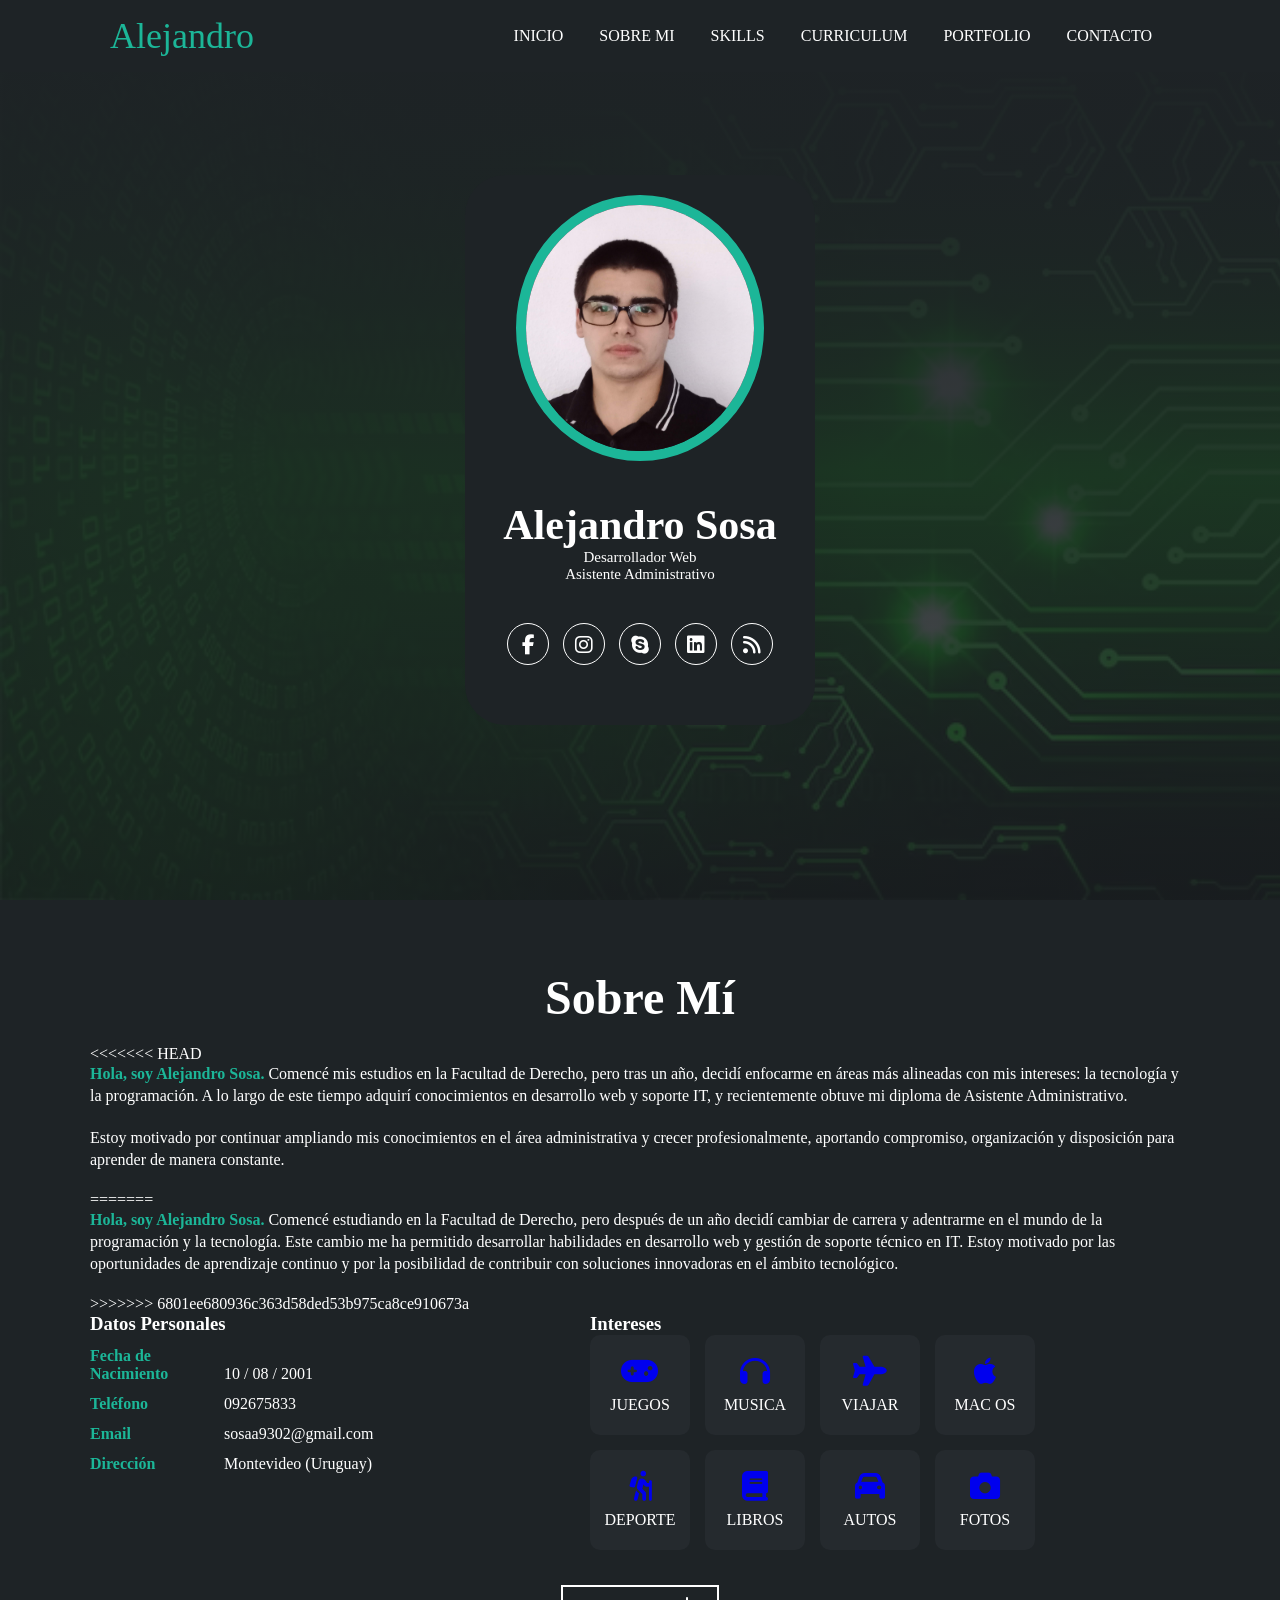
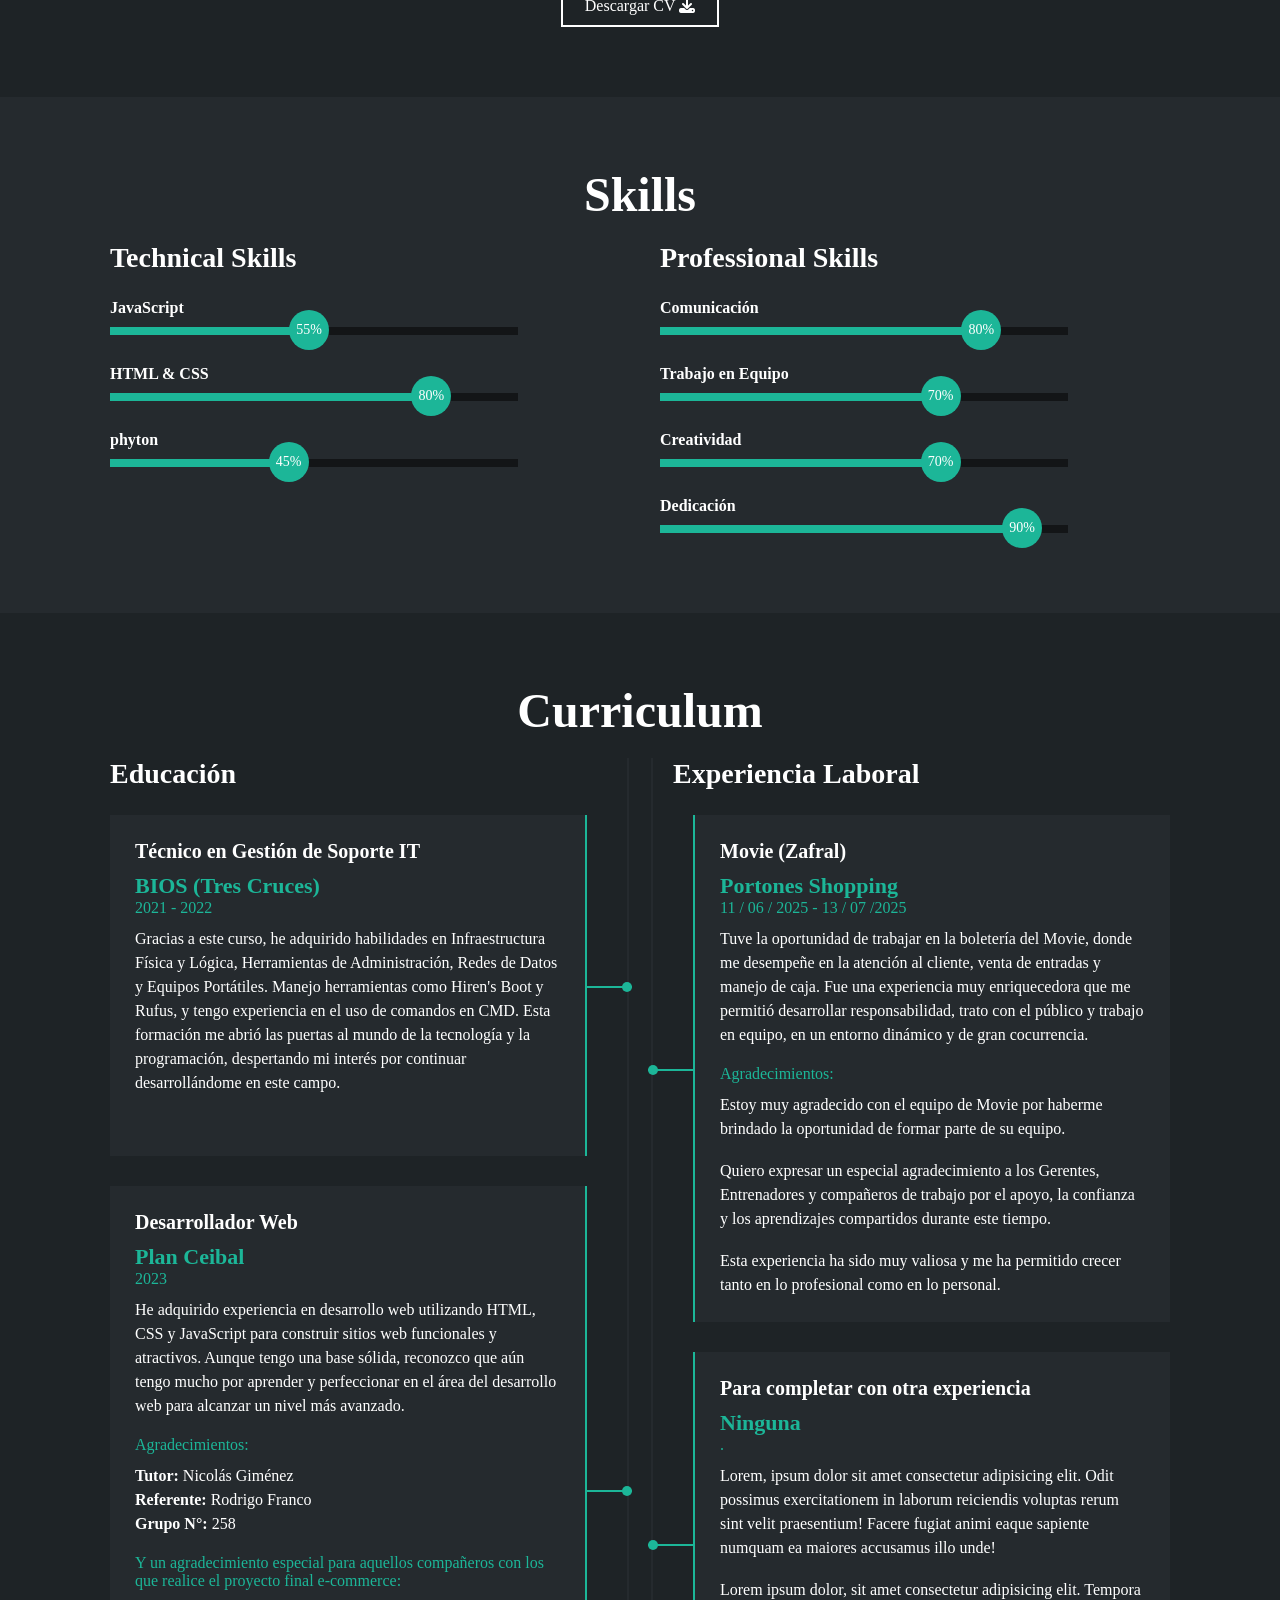
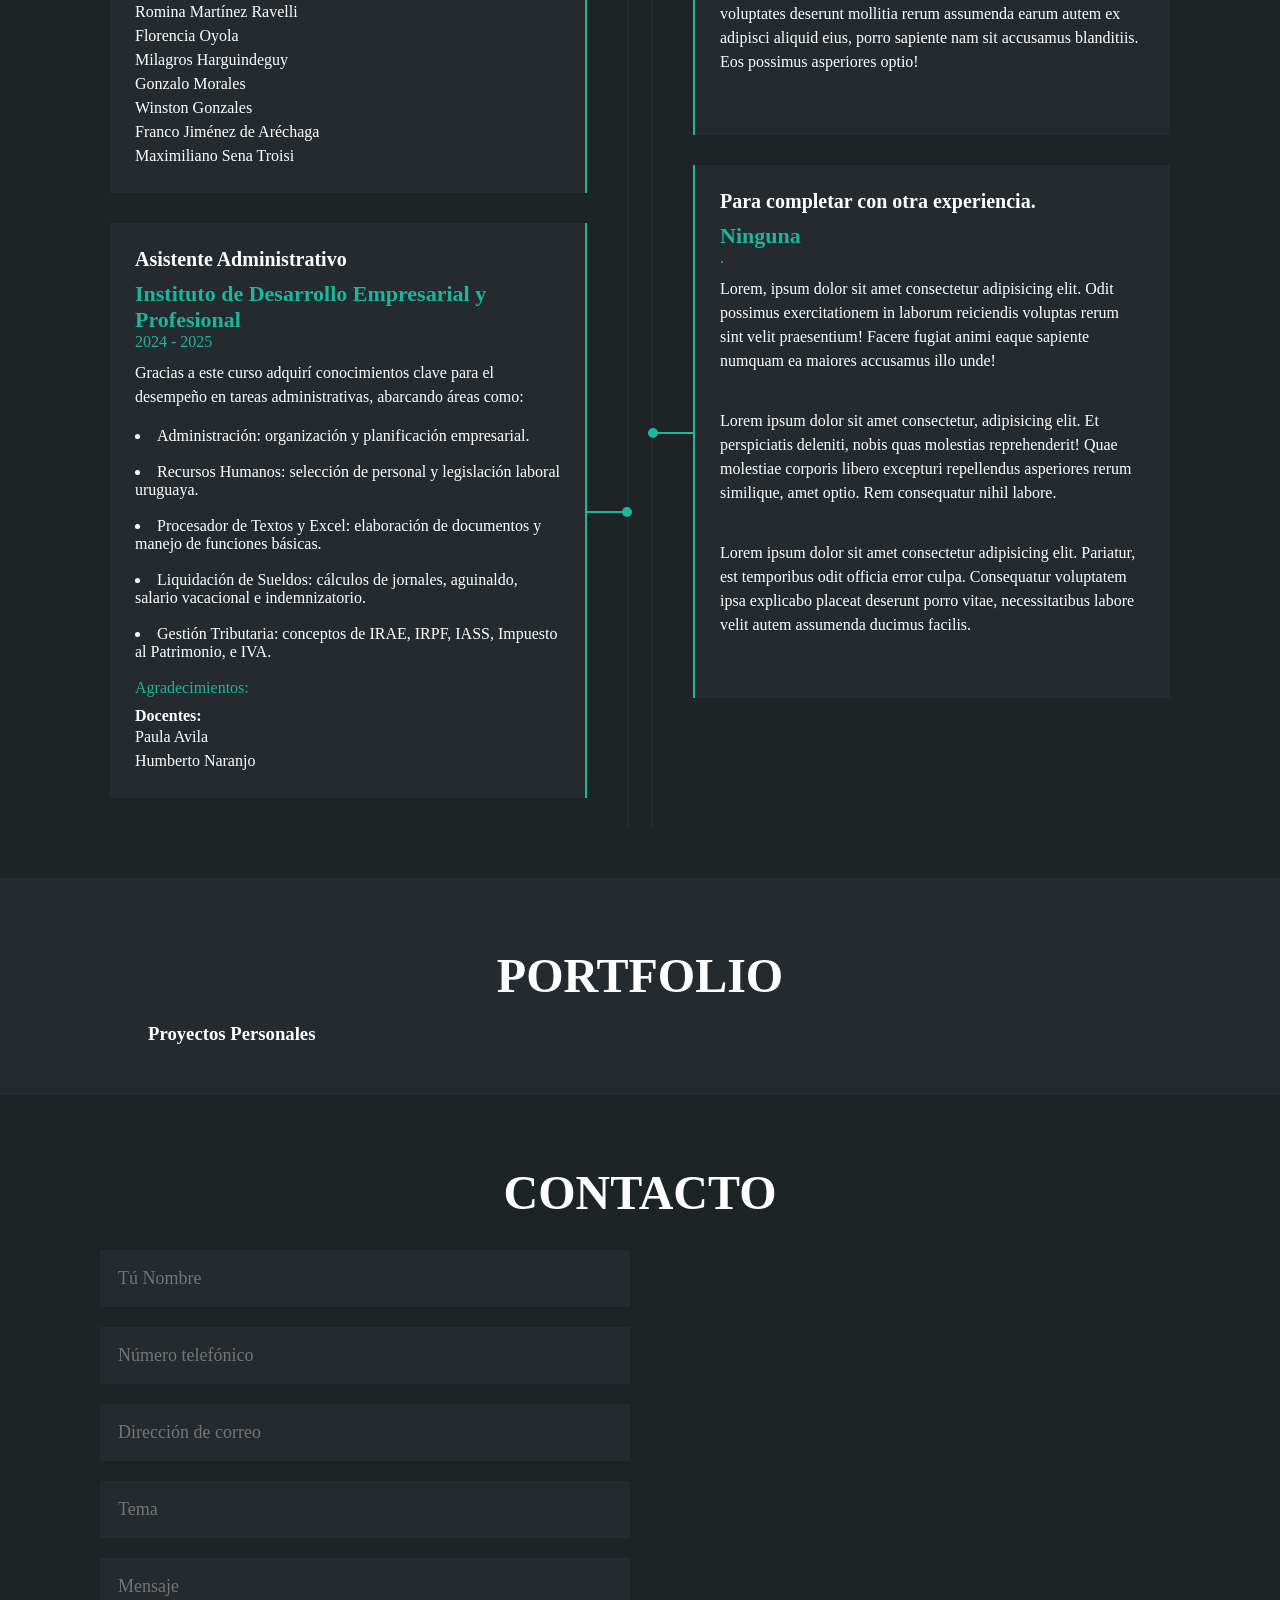
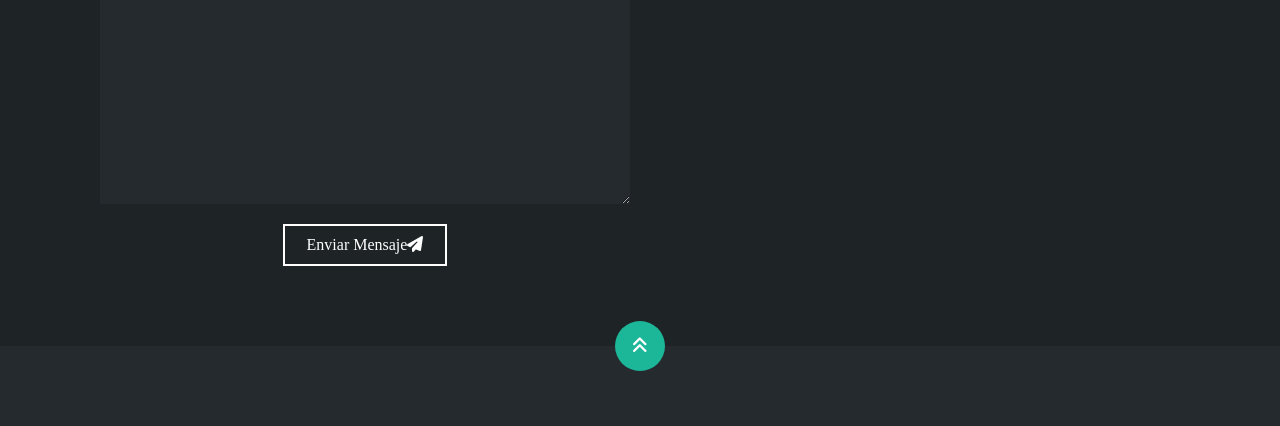
==== index.html @ d6ef3efc "commit" ====
<!DOCTYPE html>
<html lang="es">
<head>
    <meta charset="UTF-8">
    <meta http-equiv="X-UA-Compatible" content="IE=edge">
    <meta name="viewport" content="width=device-width, initial-scale=1.0">
    <link rel="stylesheet" href="https://cdnjs.cloudflare.com/ajax/libs/font-awesome/6.6.0/css/all.min.css" integrity="sha512-Kc323vGBEqzTmouAECnVceyQqyqdsSiqLQISBL29aUW4U/M7pSPA/gEUZQqv1cwx4OnYxTxve5UMg5GT6L4JJg==" crossorigin="anonymous" referrerpolicy="no-referrer" />
    <script src="https://cdn.jsdelivr.net/npm/bootstrap@5.3.8/dist/js/bootstrap.bundle.min.js" integrity="sha384-FKyoEForCGlyvwx9Hj09JcYn3nv7wiPVlz7YYwJrWVcXK/BmnVDxM+D2scQbITxI" crossorigin="anonymous"></script>
    <script src="script.js"></script>
    
    <title>Portfolio</title>
    <link rel="stylesheet" href="style.css">
</head>
<body>

    <!-- MENU ENCABEZADO -->
    <div class="contenedor-header">
        <header>
            <div class="logo">
                <a href="#">Alejandro</a>
            </div>
            <nav id="nav">
                <ul>
                    <li><a href="#inicio" onclick="seleccionar()">INICIO</a></li>
                    <li><a href="#sobremi"onclick="seleccionar()">SOBRE MI</a></li>
                    <li><a href="#skills"onclick="seleccionar()">SKILLS</a></li>
                    <li><a href="#curriculum"onclick="seleccionar()">CURRICULUM</a></li>
                    <li><a href="#portfolio"onclick="seleccionar()">PORTFOLIO</a></li>
                    <li><a href="#contacto"onclick="seleccionar()">CONTACTO</a></li>
                </ul>
            </nav>
            <div class="nav-responsive" onclick="mostrarOcultarMenu()">
                <i class="fa-solid fa-bars"></i>
            </div>
        </header>
     </div>
    
    <!-- SECCION INICIO -->
     <section id="inicio" class="inicio">
        <div class="contenido-banner">
            <div class="contenedor-img">
                <img src="img/img1.jpg" alt="">
            </div>
            <h1>Alejandro Sosa</h1>
            <h2>Desarrollador Web</h2>
            <h2>Asistente Administrativo</h2>
            <div class="redes">
                <a href="https://es-la.facebook.com/"><i class="fa-brands fa-facebook-f"></i></a>
                <a href="https://www.instagram.com/"><i class="fa-brands fa-instagram"></i></i></a>
                <a href="https://www.skype.com/es/features/skype-web/"><i class="fa-brands fa-skype"></i></a>
                <a href="https://uy.linkedin.com/"><i class="fa-brands fa-linkedin"></i></a>
                <a href="https://tienda.antel.com.uy/categoria/internet/hogar/planos"><i class="fa-solid fa-rss"></i></a>
            </div>
        </div>
     </section>

    <!-- SECCION SOBRE MI -->
     <section id="sobremi" class="sobremi">
        <div class="contenido-seccion">
            <h2>Sobre Mí</h2>
<<<<<<< HEAD
            <p><span>Hola, soy Alejandro Sosa.</span> Comencé mis estudios en la Facultad de Derecho, pero tras un año, decidí enfocarme en áreas más alineadas con mis intereses: la tecnología y la programación. A lo largo de este tiempo adquirí conocimientos en desarrollo web y soporte IT, y recientemente obtuve mi diploma de Asistente Administrativo.</p>
            <p>Estoy motivado por continuar ampliando mis conocimientos en el área administrativa y crecer profesionalmente, aportando compromiso, organización y disposición para aprender de manera constante.</p>
=======
            <p><span>Hola, soy Alejandro Sosa.</span> Comencé estudiando en la Facultad de Derecho, pero después de un año decidí cambiar de carrera y adentrarme en el mundo de la programación y la tecnología. Este cambio me ha permitido desarrollar habilidades en desarrollo web y gestión de soporte técnico en IT. Estoy motivado por las oportunidades de aprendizaje continuo y por la posibilidad de contribuir con soluciones innovadoras en el ámbito tecnológico. </p>
>>>>>>> 6801ee680936c363d58ded53b975ca8ce910673a

            <div class="fila">
                <!-- Datos Personales-->
                 <div class="col">
                    <h3>Datos Personales</h3>
                    <ul>
                        <li>
                            <strong>Fecha de Nacimiento</strong>
                            10 / 08 / 2001
                        </li>
                        <li>
                            <strong>Teléfono</strong>
                            092675833
                        </li>
                        <li>
                            <strong>Email</strong>
                            sosaa9302@gmail.com
                        </li>
                        <li>
                            <strong>Dirección</strong>
                            Montevideo (Uruguay)
                        </li>
                    </ul>

                 </div>

                 <!-- Intereses -->
                  <div class="col">
                        <h3>Intereses</h3>
                        <div class="contenedor-intereses">
                            <div class="intereses">
                                <a href="https://store.steampowered.com/?l=spanish"><i class="fa-solid fa-gamepad"></i></a>
                                <span>JUEGOS</span>
                            </div>
                            <div class="intereses">
                                <a href="https://open.spotify.com/"><i class="fa-solid fa-headphones"></i></a>
                                <span>MUSICA</span>
                            </div>
                            <div class="intereses">
                                <a href="https://aeropuertodecarrasco.com.uy/"><i class="fa-solid fa-plane"></i></a>
                                <span>VIAJAR</span>
                            </div>
                            <div class="intereses">
                                <a href="https://support.apple.com/es-la/mac/repair"><i class="fa-brands fa-apple"></i></a>
                                <span>MAC OS</span>
                            </div>
                            <div class="intereses">
                                <a href="https://instafit.com/"><i class="fa-solid fa-person-hiking"></i></a>
                                <span>DEPORTE</span>
                            </div>
                            <div class="intereses">
                                <a href="https://openlibra.com/es/"><i class="fa-solid fa-book"></i></a>
                                <span>LIBROS</span>
                            </div>
                            <div class="intereses">
                                <a href="https://chevroletmontevideo.com.uy" ><i class="fa-solid fa-car"></i></a>
                              <span>AUTOS</span>
                          </div>
                          <div class="intereses">
                             <a href="https://webcamtoy.com/es/"><i class="fa-solid fa-camera"></i></a>
                             <span>FOTOS</span>
                          </div>
                     </div>

                  </div>
            </div>

            <a href="C.V/Curriculum Vitae.pdf" download="Curriculum Vitae.pdf" class="no-underline">

            <button>
                Descargar CV <i class="fa-solid fa-download"></i>
                <span class="overlay"></span>
            </button>
            
            </a>
            
        </div>

     </section>

    <!-- SECCION SKILLS -->
     <section class="skills" id="skills">
        <div class="contenido-seccion">
            <h2>Skills</h2>
            <div class="fila">
                <!-- Technical Skill -->
                 <div class="col">
                    <h3>Technical Skills</h3>
                    <div class="skill">
                        <span>JavaScript</span>
                        <div class="barra-skill">
                            <div class="progreso javascript">
                                <span>55%</span>
                            </div>
                        </div>
                    </div>
                    <div class="skill">
                        <span>HTML & CSS</span>
                        <div class="barra-skill">
                            <div class="progreso html">
                                <span>80%</span>
                            </div>
                        </div>
                    </div>
                    <div class="skill">
                        <span>phyton</span>
                        <div class="barra-skill">
                            <div class="progreso phyton">
                                <span>45%</span>
                            </div>
                        </div>
                    </div>
                 </div>
                 <!-- Professional Skills -->
                 <div class="col">
                    <h3>Professional Skills</h3>
                    <div class="skill">
                        <span>Comunicación</span>
                        <div class="barra-skill">
                            <div class="progreso comunicacion">
                                <span>80%</span>
                            </div>
                        </div>
                    </div>
                    <div class="skill">
                        <span>Trabajo en Equipo</span>
                        <div class="barra-skill">
                            <div class="progreso trabajo">
                                <span>70%</span>
                            </div>
                        </div>
                    </div>
                    <div class="skill">
                        <span>Creatividad</span>
                        <div class="barra-skill">
                            <div class="progreso creatividad">
                                <span>70%</span>
                            </div>
                        </div>
                    </div>
                    <div class="skill">
                        <span>Dedicación</span>
                        <div class="barra-skill">
                            <div class="progreso dedicacion">
                                <span>90%</span>
                            </div>
                        </div>
                    </div>
                 </div>
            </div>
        </div>
     </section>

    <!-- SECCION CURRICULUM -->
     <section id="curriculum" class="curriculum">
        <div class="contenido-seccion">
            <h2>Curriculum</h2>
            <div class="fila">
                <div class="col izquierda">
                    <h3>Educación</h3>
                    <div class="item izq">
                        <h4>Técnico en Gestión de Soporte IT</h4>
                        <span class="casa">BIOS (Tres Cruces)</span>
                        <span class="fecha">2021 - 2022</span>
                        <p>Gracias a este curso, he adquirido habilidades en Infraestructura Física y Lógica, Herramientas de Administración, Redes de Datos y Equipos Portátiles. Manejo herramientas como Hiren's Boot y Rufus, y tengo experiencia en el uso de comandos en CMD. Esta formación me abrió las puertas al mundo de la tecnología y la programación, despertando mi interés por continuar desarrollándome en este campo.</p><br><br>
                        <div class="conectori">
                            <div class="circuloi"></div>
                        </div>
            
                    </div>
                    
                    <div class="item izq">
                        <h4>Desarrollador Web</h4>
                        <span class="casa">Plan Ceibal</span>
                        <span class="fecha">2023</span>
                        <p>He adquirido experiencia en desarrollo web utilizando HTML, CSS y JavaScript para construir sitios web funcionales y atractivos. Aunque tengo una base sólida, reconozco que aún tengo mucho por aprender y perfeccionar en el área del desarrollo web para alcanzar un nivel más avanzado.</p><br>
                        
                        <span class="agradecimiento">Agradecimientos:</span>

                        <p><strong>Tutor:</strong> Nicolás Giménez</p>
                        <p><strong>Referente:</strong> Rodrigo Franco</p>
                        <p><strong>Grupo N°:</strong> 258</p>

                        <br>

                        <span class="agradecimiento">Y un agradecimiento especial para aquellos compañeros con los que realice el proyecto final e-commerce:</span>
                        <p>Romina Martínez Ravelli</p>
                        <p>Florencia Oyola</p>
                        <p>Milagros Harguindeguy</p>
                        <p>Gonzalo Morales</p>
                        <p>Winston Gonzales</p>
                        <p>Franco Jiménez de Aréchaga</p>
                        <p>Maximiliano Sena Troisi</p>


                       <div class="conectori">
                            <div class="circuloi"></div>
                        </div>
            
                    </div>
            
                    <div class="item izq">
                        <h4>Asistente Administrativo</h4>
                        <span class="casa">Instituto de Desarrollo Empresarial y Profesional</span>
                        <span class="fecha">2024 - 2025</span>
                        <p>
                            Gracias a este curso adquirí conocimientos clave para el desempeño en tareas administrativas, abarcando áreas como:
                       </p><br> 
                        
                        <p><li type="disc">Administración: organización y planificación empresarial.</li></p><br>  

                        <p><li type="disc">Recursos Humanos: selección de personal y legislación laboral uruguaya.</li></p><br> 

                        <p><li type="disc">Procesador de Textos y Excel: elaboración de documentos y manejo de funciones básicas.</li></p><br>    

                        <p><li type="disc">Liquidación de Sueldos: cálculos de jornales, aguinaldo, salario vacacional e indemnizatorio.</li></p><br>    

                        <p><li type="disc">Gestión Tributaria: conceptos de IRAE, IRPF, IASS, Impuesto al Patrimonio, e IVA.</li></p><br>
                        
                        <span class="agradecimiento">Agradecimientos:</span>

                            <strong>Docentes:</strong> 
                            <p>Paula Avila</p>
                            <p>Humberto Naranjo</p>
                       
                        <div class="conectori">
                            <div class="circuloi"></div>
                        </div>
            
                    </div>
                
                </div>
                       
                <div class="col derecha">
                    <h3>Experiencia Laboral</h3>
                    <div class="item der">
                        <h4>Movie (Zafral)</h4>
                        <span class="casa">Portones Shopping</span>
                        <span class="fecha">11 / 06 / 2025 - 13 / 07 /2025</span>
                        <p>Tuve la oportunidad de trabajar en la boletería del Movie, donde me desempeñe en la atención al cliente, venta de entradas y manejo de caja. Fue una experiencia muy enriquecedora que me permitió desarrollar responsabilidad, trato con el público y trabajo en equipo, en un entorno dinámico y de gran cocurrencia.</p><br>
                        
                        <span class="agradecimiento">Agradecimientos:</span>

                       <p>Estoy muy agradecido con el equipo de Movie por haberme brindado la oportunidad de formar parte de su equipo.</p>
                       <br>
                       <p>Quiero expresar un especial agradecimiento a los Gerentes, Entrenadores y compañeros de trabajo por el apoyo, la confianza y los aprendizajes compartidos durante este tiempo.</p>
                       <br>
                       <p>Esta experiencia ha sido muy valiosa y me ha permitido crecer tanto en lo profesional como en lo personal.</p>
                    
                        <div class="conectord">
                            <div class="circulod"></div>
                        </div>
            
                    </div>
                    
                    <div class="item der">
                        <h4>Para completar con otra experiencia</h4>
                        <span class="casa">Ninguna</span>
                        <span class="fecha">.</span>
                        <p>Lorem, ipsum dolor sit amet consectetur adipisicing elit. Odit possimus exercitationem in laborum reiciendis voluptas rerum sint velit praesentium! Facere fugiat animi eaque sapiente numquam ea maiores accusamus illo unde!</p><br>
                        <p>Lorem ipsum dolor, sit amet consectetur adipisicing elit. Tempora voluptates deserunt mollitia rerum assumenda earum autem ex adipisci aliquid eius, porro sapiente nam sit accusamus blanditiis. Eos possimus asperiores optio!</p><br><br>
                        <div class="conectord">
                            <div class="circulod"></div>
                        </div>
            
                    </div>
            
                    <div class="item der">
                        <h4>Para completar con otra experiencia.</h4>
                        <span class="casa">Ninguna</span>
                        <span class="fecha">.</span>
                        <p>Lorem, ipsum dolor sit amet consectetur adipisicing elit. Odit possimus exercitationem in laborum reiciendis voluptas rerum sint velit praesentium! Facere fugiat animi eaque sapiente numquam ea maiores accusamus illo unde!</p><br><br>
                        <p>Lorem ipsum dolor sit amet consectetur, adipisicing elit. Et perspiciatis deleniti, nobis quas molestias reprehenderit! Quae molestiae corporis libero excepturi repellendus asperiores rerum similique, amet optio. Rem consequatur nihil labore.</p><br><br>
                        <p>Lorem ipsum dolor sit amet consectetur adipisicing elit. Pariatur, est temporibus odit officia error culpa. Consequatur voluptatem ipsa explicabo placeat deserunt porro vitae, necessitatibus labore velit autem assumenda ducimus facilis.</p><br><br>
                        <div class="conectord">
                            <div class="circulod"></div>
                        </div>
            
                    </div>
                
                  </div>
            </div>
        </div>
     </section>

         <!-- SECCION PORTFOLIO -->
    <section id="portfolio" class="portfolio">
        <div class="contenido-seccion">
            <h2>PORTFOLIO</h2>
            <div class="galeria">
                <h3>Proyectos Personales</h3>
                <div class="proyecto">
                    <img src="" alt="">
                    <div class="overlay">
                        <h3>Diseño Creativo</h3>
                        <p></p>
                    </div>
                </div>
                <div class="proyecto">
                    <img src="" alt="">
                    <div class="overlay">
                        <h3>Diseño Creativo</h3>
                        <p>Fotografía</p>
                    </div>
                </div>
                <div class="proyecto">
                    <img src="" alt="">
                    <div class="overlay">
                        <h3>Diseño Creativo</h3>
                        <p>Fotografía</p>
                    </div>
                </div>
                <div class="proyecto">
                    <img src="" alt="">
                    <div class="overlay">
                        <h3>Diseño Creativo</h3>
                        <p>Fotografía</p>
                    </div>
                </div>
                <div class="proyecto">
                    <img src="" alt="">
                    <div class="overlay">
                        <h3>Diseño Creativo</h3>
                        <p>Fotografía</p>
                    </div>
                </div>
                <div class="proyecto">
                    <img src="" alt="">
                    <div class="overlay">
                        <h3>Diseño Creativo</h3>
                        <p>Fotografía</p>
                    </div>
                </div>
            </div>
        </div>
    </section>

    <!-- SECCION CONTACTO -->
    <section id="contacto" class="contacto">
        <div class="contenido-seccion">
            <h2>CONTACTO</h2>
            <div class="fila">
                <!-- Formulario -->
                <div class="col" id="alerta">
                    <form id="form-contacto" action="https://formsubmit.co/sosaa9302@gmail.com" method="post">
                        
                        <input type="text" name="Nombre" placeholder="Tú Nombre" required>
                        <input type="text" name="Telefono" placeholder="Número telefónico">
                        <input type="text" name="Email"  placeholder="Dirección de correo" required>
                        <input type="text" name="Tema" placeholder="Tema">
                        <textarea name="Mensaje" cols="30" rows="10" placeholder="Mensaje" required></textarea>
                        
                        <input type="hidden" name="_captcha" value="false">
                        <input type="hidden" name="_next" value="http://127.0.0.1:5502/index.html">
                        

                        <button type="submit" id="btnEnviar">
                            Enviar Mensaje<i class="fa-solid fa-paper-plane"></i>
                            <span class="overlay"></span>
                        </button>                 

                    </form>
                    <div id="liveAlertPlaceholder"></div>
                   </div>

             </div>
      </div>

    </section>

    <!-- footer -->
    <footer>
        <a href="#inicio" class="arriba">
            <i class="fa-solid fa-angles-up"></i>
        </a>
   </footer>  

    
</body>
</html>
---- style.css ----
/*Aplique el tipo de letra*/
@import url('https://fonts.googleapis.com/css2? family= Righteous & family= Work+Sans:ital,wght@0,100;0,300;0,400;0,600;0,800;1,200 & display=swap' );

*{
    box-sizing: border-box;
    font-family: 'Work Sans';
    margin: 0;
    padding: 0;
}
html{
    /*me permite deslizar cuando clic en los link del menu */
    scroll-behavior: smooth;
}
/* MENU */
.contenedor-header{
    background: #1e2326;
    position: fixed;
    width: 100%;
    top: 0;
    left: 0;
    z-index: 99;
}
.contenedor-header header{
    max-width: 1100px;
    margin: auto;
    display: flex;
    justify-content: space-between;
    align-items: center;
    padding: 15px 20px;
}
.contenedor-header header .logo a{
    font-family: 'Righteous';
    font-size: 36px;
    color: #1cb698;
    text-decoration: none;
}
.contenedor-header header ul{
    display: flex;
    list-style: none;
}
.contenedor-header header nav ul li a{
    text-align: none;
    color: #fff;
    margin: 0 15px;
    padding: 3px;
    transition: .5s;
    text-decoration: none;
}
.contenedor-header header nav ul li a:hover{
    color: #1cb698;
}
.nav-responsive{
    background-color: #1cb698;
    color: #ffffff;
    padding: 5px 10px;
    border-radius: 5px;
    cursor: pointer;
    display: none;
}
/* SECCION INICIO */
.inicio{
    background: linear-gradient(to top, rgba(30,35,38,.8),rgba(30,35,38,1)),
    url(img/img2.avif);
    background-size: cover;
    height: 100vh;
    color: #fff;
    display: flex;
    align-items: center;
}
.inicio .contenido-banner{
    padding: 20px;
    background-color: #1e2326;
    max-width: 350px;
    margin: auto;
    text-align: center;
    border-radius: 40px;
}
.inicio .contenido-banner img{
    margin-top: 40px;
    border: 10px solid #1cb698;
    display: block;
    width: 80%;
    margin: auto;
    border-radius: 100%;
}
.inicio .contenido-banner h1{
    margin-top: 40px;
    font-size: 42px;
    font-family: 'Righteous';
}
.inicio .contenido-banner h2{
    font-size: 15px;
    font-weight: normal;
}
.inicio .contenido-banner .redes a{
    color: #ffffff;
    display: inline-block;
    text-decoration: none;
    border: 1px solid #fff;
    border-radius: 100%;
    width: 42px;
    height: 42px;
    line-height: 42px;
    margin: 40px 5px;
    font-size: 20px;
    transition: .3s; 
}
.inicio .contenido-banner .redes a:hover{
    background-color: #1cb698;
}
.sobremi{
    background-color: #1e2326;
    color: #fff;
    padding: 50px 20px;
}
.sobremi .contenido-seccion{
    max-width: 1100px;
    margin: auto;
}
.sobremi h2{
    font-size: 48px;
    font-family: 'Righteous';
    text-align: center;
    padding: 20px 0px;
}
.sobremi .contenido-seccion p{
    font: 18px;
    line-height: 22px;
    margin-bottom: 20px;
}
.sobremi .contenido-seccion p span{
    color: #1cb698;
    font-weight: bold;
}
.sobremi .fila{
    display: flex;
}
.sobremi .fila .col{
    width: 500px;
}
.sobremi .file .col h3{
    font-size: 28px;
    font-family: 'Righteous';
    margin-bottom: 25px;
}
.sobremi .fila .col ul{
    list-style: none;
}
.sobremi .fila .col ul li{
    margin: 12px 0;
}
.sobremi .fila .col ul li strong{
    display: inline-block;
    color: #1cb698;
    width: 130px;
}
.sobremi .fila .col ul li span{
    background-color: #1cb698;
    padding: 3px;
    font-weight: bold;
    border-radius: 5px;
}
.sobremi .fila .col .contenedor-intereses{
    display: flex;
    flex-wrap: wrap;
}
.sobremi .fila .col .contenedor-intereses .intereses{
    width: 100px;
    height: 100px;
    background-color: #252a2e;
    border-radius: 10px;
    margin: 0 15px 15px 0;
    display: flex;
    flex-direction: column;
    align-items: center;
    justify-content: center;
    transition: .3s;
}.sobremi .fila .col .contenedor-intereses .intereses:hover{
    background-color: #1cb698;
}
.sobremi .fila .col .contenedor-intereses .intereses i{
    font-size: 30px;
    margin-bottom: 10px;
}
.sobremi button{
    cursor: pointer;
    background-color: transparent;
    border: 2px solid #fff;
    width: fit-content;
    display: block;
    margin: 20px auto;
    padding: 10px 22px;
    font-size: 16px;
    color: #fff;
    position: relative;
    z-index: 10;
}
.sobremi button .overlay{
    position: absolute;
    top: 0;
    left: 0;
    width: 0;
    height: 100%;
    background-color: #1cb698;
    z-index: -1;
    transition: 1s;
}
.sobremi button:hover .overlay{
    width: 100%;
}

.no-underline {
    text-decoration: none;
    color: inherit;
}
/* SECCION SKILLS */
.skills{
    background-color: #252a2e;
    color: #fff;
    padding: 50px 20px;
}
.skills .contenido-seccion{
    max-width: 1100px;
    margin: auto;
}
.skills h2{
    font-size: 48px;
    font-family: 'Righteous';
    text-align: center;
    padding: 20px 0px;
}
.skills .fila{
    display: flex;
}
.skills .fila .col{
    width: 55%;
    padding: 0 20px;
}
.skills .fila .col h3{
    font-size: 28px;
    font-family: 'Righteous';
    margin-bottom: 25px;
}
.skills .skill > span{
    font-weight: bold;
    display: block;
    margin-bottom: 10px;
}
.skills .skill .barra-skill{
    height: 8px;
    width: 80%;
    background-color: #131517;
    position: relative;
    margin-bottom: 30px;
}
.skills .skill .progreso{
    background-color: #1cb698;
    position: absolute;
    top: 0;
    left: 0;
    height: 8px;
}
.skills .skill .barra-skill span{
    position: absolute;
    height: 40px;
    width: 40px;
    background-color: #1cb698;
    border-radius: 50px;
    line-height: 40px;
    text-align: center;
    top: -17px;
    right: -15px;
    font-size: 14px;
}
/* Estas clases se agregaran dinamicamente mediante javascript */
.skills .skill .javascript{
    width: 0%;
    animation: 2s javascript forwards;
}
@keyframes javascript {
    0%{width: 0%;}
    100%{width: 50%;}
}

.skills .skill .htmlcss{
    width: 0%;
    animation: 2s htmlcss forwards;
}
@keyframes htmlcss {
    0%{width: 0%;}
    100%{width: 80%;}
}

.skills .skill .phyton{
    width: 0%;
    animation: 2s phyton forwards;
}
@keyframes phyton {
    0%{width: 0%;}
    100%{width: 45%;}
}

.skills .skill .comunicacion{
    width: 0%;
    animation: 2s comunicacion forwards;
}
@keyframes comunicacion{
    0%{width: 0%;}
    100%{width: 80%;}
}

.skills .skill .trabajo{
    width: 0%;
    animation: 2s trabajo forwards;
}
@keyframes trabajo {
    0%{width: 0%;}
    100%{width: 70%;}
}

.skills .skill .creatividad{
    width: 0%;
    animation: 2s creatividad forwards;
}
@keyframes creatividad {
    0%{width: 0%;}
    100%{width: 70%;}
}

.skills .skill .dedicacion{
    width: 0%;
    animation: 2s dedicacion forwards;
}
@keyframes dedicacion {
    0%{width: 0%;}
    100%{width: 90%;}
}
/*SECCION CURRICULUM*/
.curriculum{
    background-color: #1e2326;
    color: #fff;
    padding: 50px 20px;
}
.curriculum .contenido-seccion{
    max-width: 1100px;
    margin: auto;
}
.curriculum h2{
    font-size: 48px;
    font-family: 'Righteous';
    text-align: center;
    padding: 20px 0px;
}
.curriculum .fila{
    display: flex;
    justify-content: space-between;
}
.curriculum .fila .col{
    width: 49%;
    padding: 0 20px;
}
.curriculum .fila .col h3{
    font-size: 28px;
    font-family: 'Righteous';
    margin-bottom: 25px;
}
.curriculum .fila .izquierda{
    border-right: 2px solid #252a2e;
}
.curriculum .fila .derecha{
    border-left: 2px solid #252a2e;
}
.curriculum .fila .item{
    padding: 25px;
    margin-bottom: 30px;
    background-color: #252a2e;
    position: relative;
}
.curriculum .fila .item h4{
    font-size: 20px;
    margin-bottom: 10px;
}
.curriculum .fila .item .casa{
    color: #1cb698;
    font-size: 22px;
    font-weight: bold;
    display: block;
}
.curriculum .fila .item .fecha{
    display: block;
    color: #1cb698;
    margin-bottom: 10px;
}
.curriculum .fila .item .agradecimiento{
    display: block;
    color: #1cb698;
    margin-bottom: 10px;
}
.curriculum .fila .item p{
    line-height: 24px;
}
.curriculum .fila .izq{
    border-right: 2px solid #1cb698;
    margin-right: 20px;
}
.curriculum .fila .der{
    border-left: 2px solid #1cb698;
    margin-left: 20px;
}
.curriculum .fila .item .conectori{
    height: 2px;
    background-color: #1cb698;
    width: 47px;
    position: absolute;
    top: 50%;
    right: -47px;
    z-index: 5;
}
.curriculum .fila .item .conectori .circuloi{
    display: block;
    height: 10px;
    width: 10px;
    border-radius: 50%;
    background-color: #1cb698;
    float: right;
    position: relative;
    bottom: 4px;
}
.curriculum .fila .item .conectord{
    height: 2px;
    background-color: #1cb698;
    width: 47px;
    position: absolute;
    top: 50%;
    left: -47px;
    z-index: 5;
}
.curriculum .fila .item .conectord .circulod{
    display: block;
    height: 10px;
    width: 10px;
    border-radius: 50%;
    background-color: #1cb698;
    float: left;
    position: relative;
    bottom: 4px;
}
/*SECCION PORTFOLIO*/
.portfolio{
    background-color: #252a2e;
    color: #fff;
    padding: 50px 20px;
}
.portfolio .contenido-seccion{
    max-width: 1100px;
    margin: auto;
}
.portfolio h2{
    font-size: 48px;
    font-family: 'Righteous';
    text-align: center;
    padding: 20px 0px;
}
.portfolio .galeria{
    display: flex;
    flex-wrap: wrap;
    justify-content: space-around;
}
.portfolio .galeria .proyecto{
    position: relative;
    max-width: 340px;
    height: fit-content;
    margin: 10px;
    cursor: pointer;
}
.portfolio .galeria .proyecto img{
    width: 100%;
    display: block;
}
.portfolio .galeria .proyecto .overlay{
    position: absolute;
    top: 0;
    width: 100%;
    height: 100%;
    text-align: center;
    background-color: linear-gradient(rgba(28,182,152,.8),rgba(28,182,152,.8));
    display: flex;
    flex-direction: column;
    justify-content: center;
    transition: 1s;
    font-size: 18px;
    letter-spacing: 3px;
    opacity: 0;
}
.portfolio .galeria .proyecto .overlay h3{
    margin-bottom: 20px;
    transition: 1s;
}
.portfolio .galeria .proyecto .overlay:hover{
    opacity: 1;
}
.portfolio .galeria .proyecto .overlay:hover h3{
    margin-bottom: 0px;
}
/* SECCION CONTACTO */
.contacto{
    background-image: url(img/contact_bg.png);
    background-color: #1e2326;
    color: #fff;
    padding: 50px 0;
}
.contacto .contenido-seccion{
    max-width: 1100px;
    margin: auto;
}
.contacto h2{
    font-size: 48px;
    font-family: 'Righteous';
    text-align: center;
    padding: 20px 0;
}
.contacto .fila{
    display: flex;
}
.contacto .col{
    width: 50%;
    padding: 10px;
    position: relative;
}
.contacto .col input, .contacto .col textarea{
    display: block;
    width: 100%;
    padding: 18px;
    border: none;
    margin-bottom: 20px;
    background-color: #252A2E;
    color: #fff;
    font-size: 18px;
}
.contacto button{
    cursor: pointer;
    background-color: transparent;
    border: 2px solid #fff;
    width: fit-content;
    display: block;
    margin: 20px auto;
    padding: 10px 22px;
    font-size: 16px;
    color: #fff;
    position: relative;
    z-index: 10;
}
.contacto button .overlay{
    position: absolute;
    top: 0;
    left: 0;
    width: 0;
    height: 100%;
    background-color: #1CB698;
    z-index: -1;
    transition: 1s;
}
.contacto button:hover .overlay{
    width: 100%;
}
.contacto .col img{
    width: 100%;
}
.contacto .col .info{
    position: absolute;
    top: 40%;
    background-color: #252A2E;
    padding: 20px;
    max-width: 350px;
    left: 50%;
    transform: translate(-50%, -50%);
}
.contacto .col .info ul{
    list-style: none;
}
.contacto .col .info ul li{
    margin-bottom: 20px;
}
.contacto .col .info ul li i{
    color: #1CB698;
    display: inline-block;
    margin-right: 20px;
}
footer{
    background-color: #252A2E;
    color: #fff;
    padding: 50px 0 30px 0;
    text-align: center;
    position: relative;
    width: 100%;
}
footer .redes{
    margin-bottom: 20px;
}
footer .redes a{
    color: #fff;
    display: inline-block;
    text-decoration: none;
    border: 1px solid #fff;
    border-radius: 100%;
    width: 42px;
    height: 42px;
    line-height: 42px;
    margin: 40px 5px;
    font-size: 20px;
    transition: .3s;
}
footer .arriba{
    display: block;
    width: 50px;
    height: 50px;
    background-color: #1CB698;
    color: #fff;
    position: absolute;
    left: 50%;
    transform: translateX(-50%);
    top: -25px;
    border-radius: 50%;
    line-height: 50px;
    font-size: 18px;
}
/* SECCION RESPONSIVE */
@media screen and (max-width:980px){
    nav{
        display: none;
    }
    .nav-responsive{
        display: block;
    }
    nav.responsive{
        display: block;
        position: absolute;
        right: 0;
        top: 75px;
        background-color: #252A2E;
        border-radius: 10px;
        width: 180px;
    }
    nav.responsive ul{
        display: block !important;
    }
    nav.responsive ul li{
        border-bottom: 1px solid #1CB698;
        padding: 10px 0;
    }
}
@media screen and (max-width:700px){
    .sobremi .fila{
        display: block;
    }
    .sobremi .fila .col{
        width: fit-content;
    }

    .skills .fila{
        display: block;
    }
    .skills .fila .col{
        width: 100%;
    }
    .skills .fila .col .barra-skill{
        width: 100%;
    }

    .curriculum .fila{
        display: block;
    }
    .curriculum .fila .col{
        width: 90%;
    }
    .curriculum .fila .derecha{
        margin-left: 20px;
    }

    .portfolio .galeria{
        display: block;
        width: 100%;
    }
    .portfolio .galeria .proyecto{
        max-width: 100%;
    }
    .portfolio .galeria .proyecto img{
        width: 100%;
    }
    .contacto .fila{
        display: block;
    }
    .contacto .fila .col{
        width: 100%;
    }
}
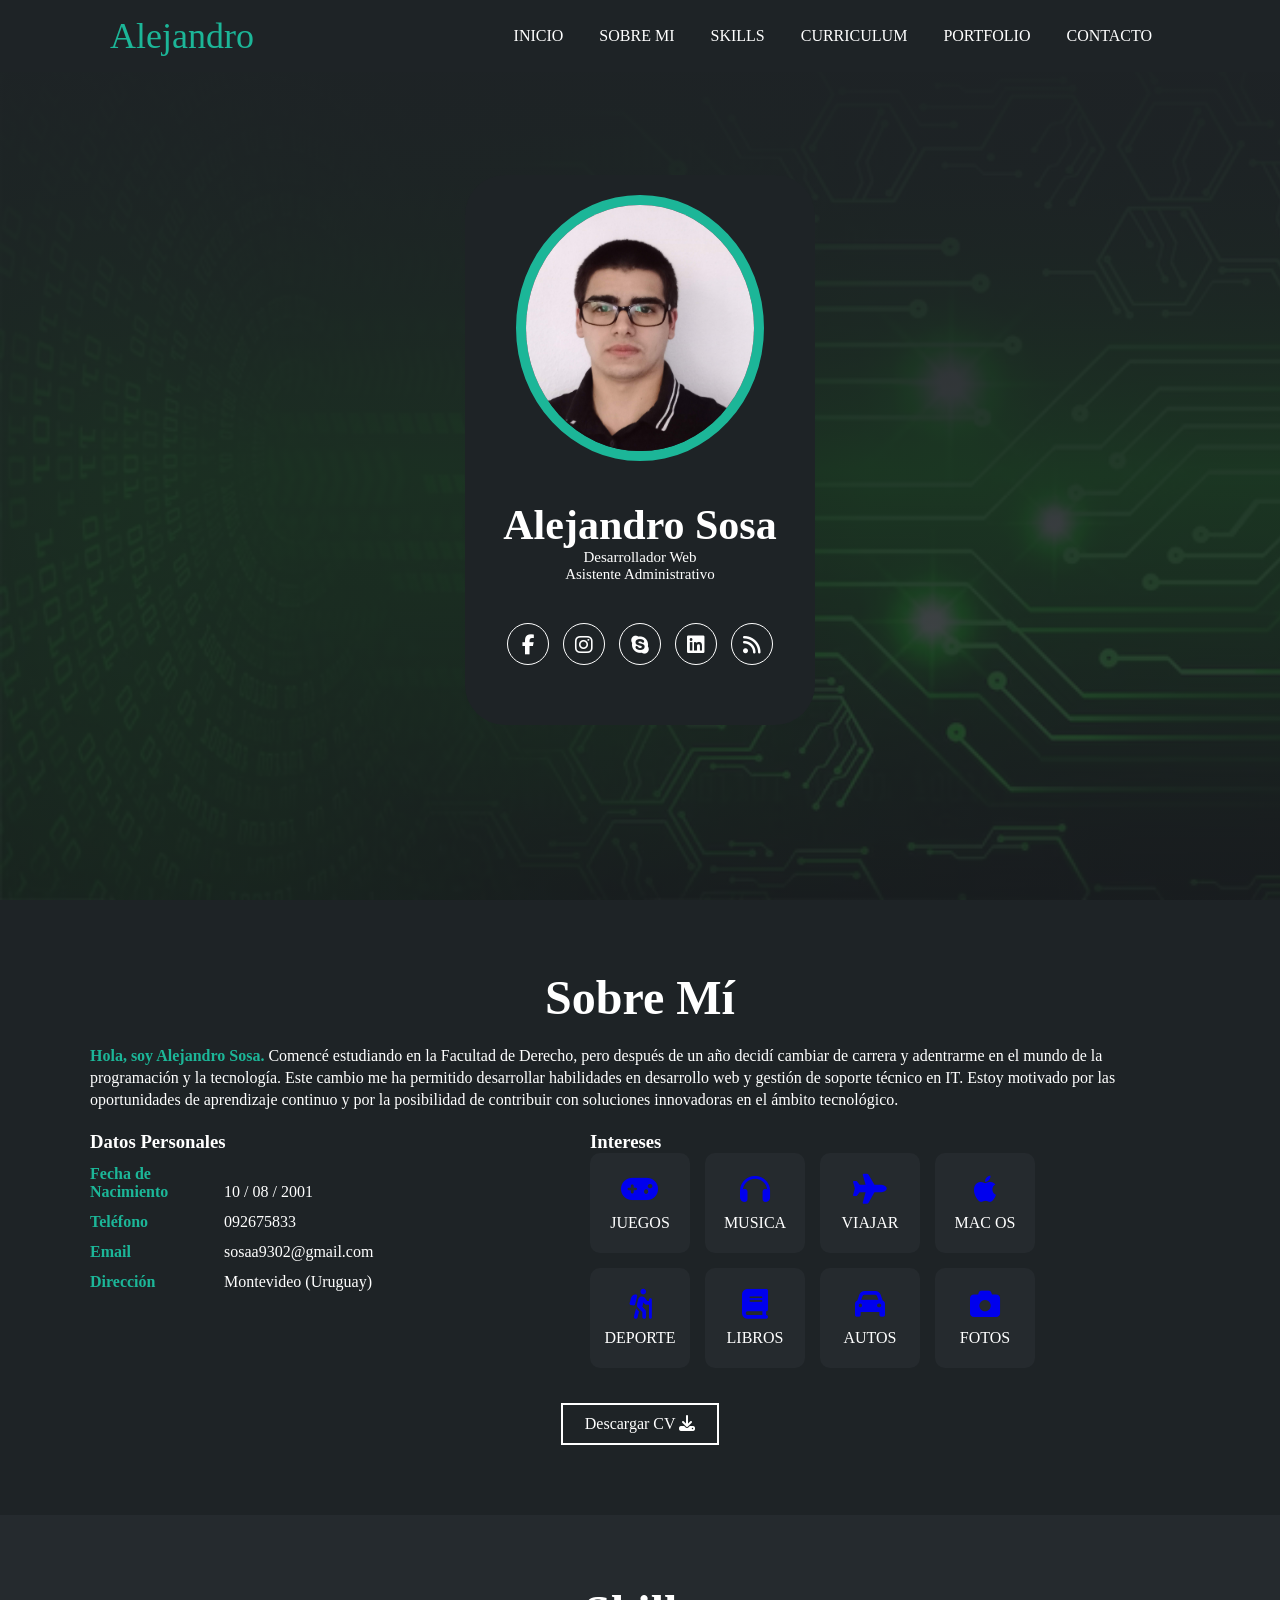
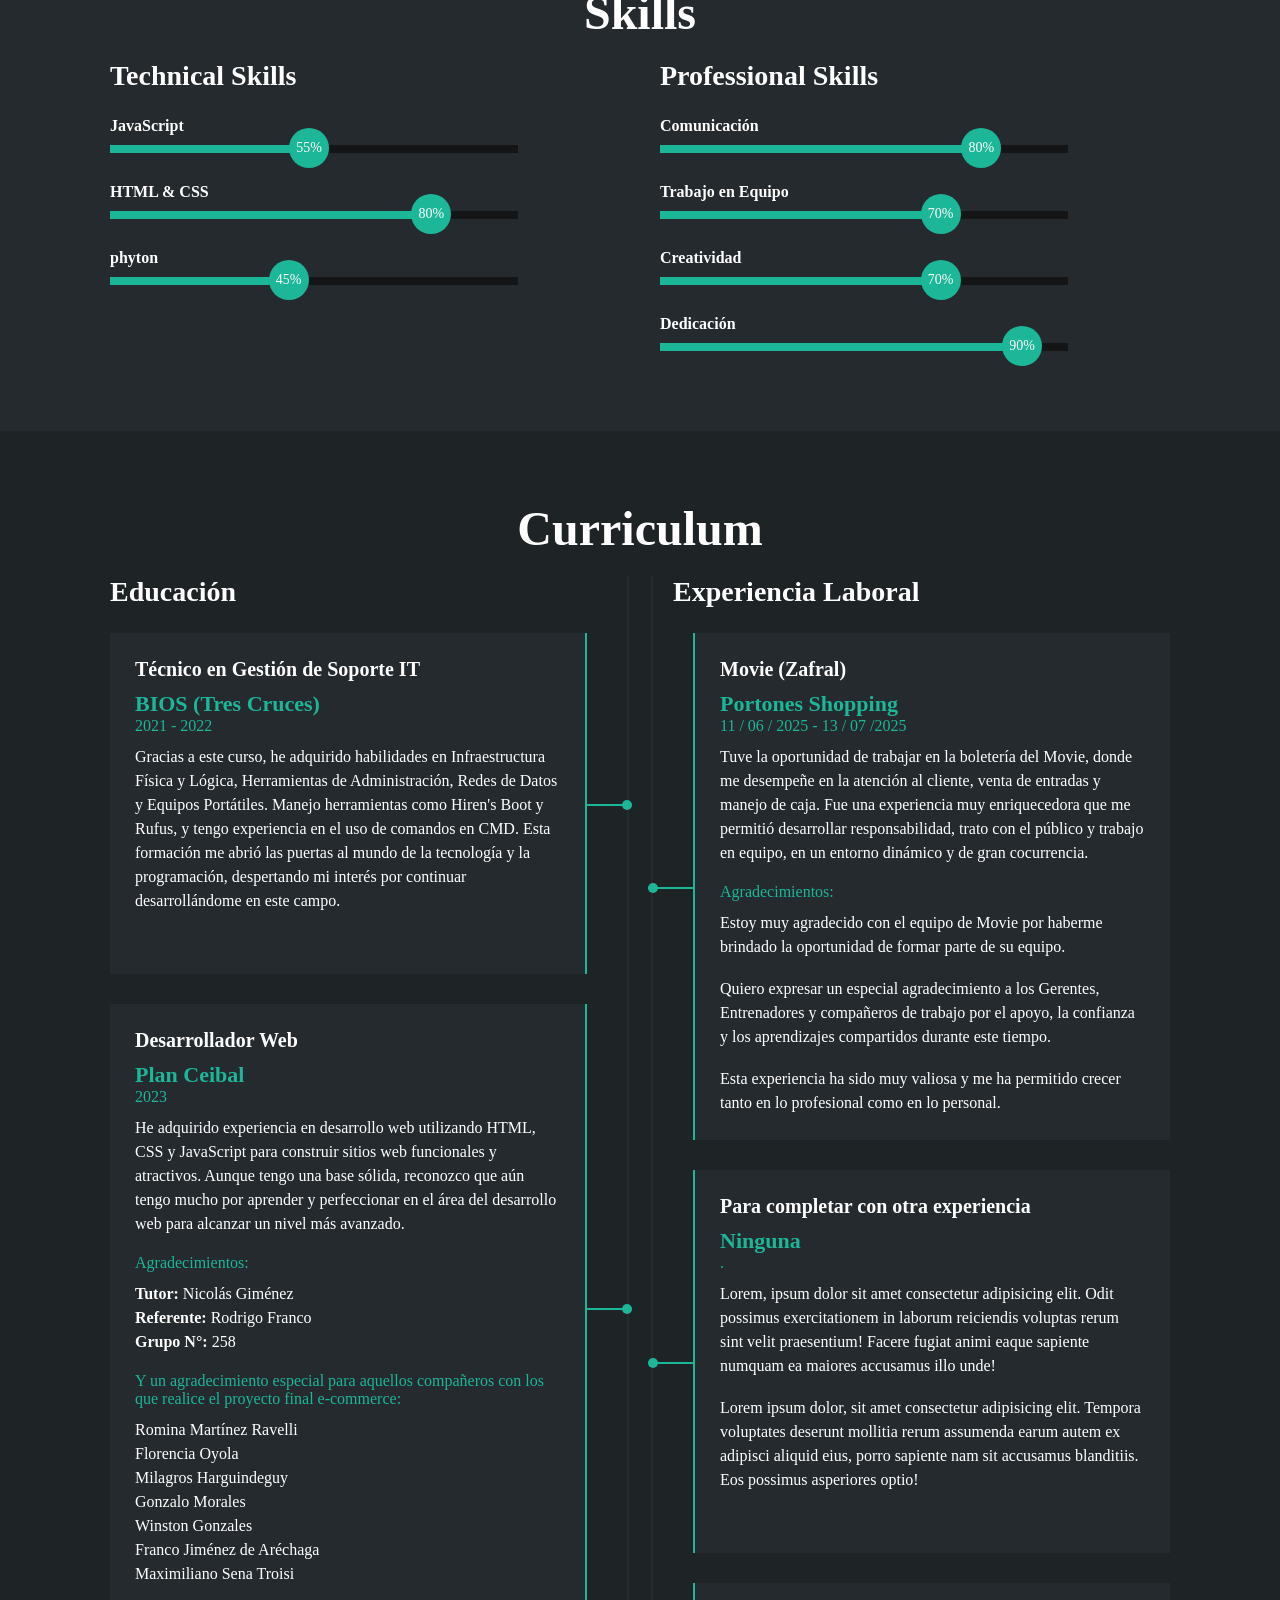
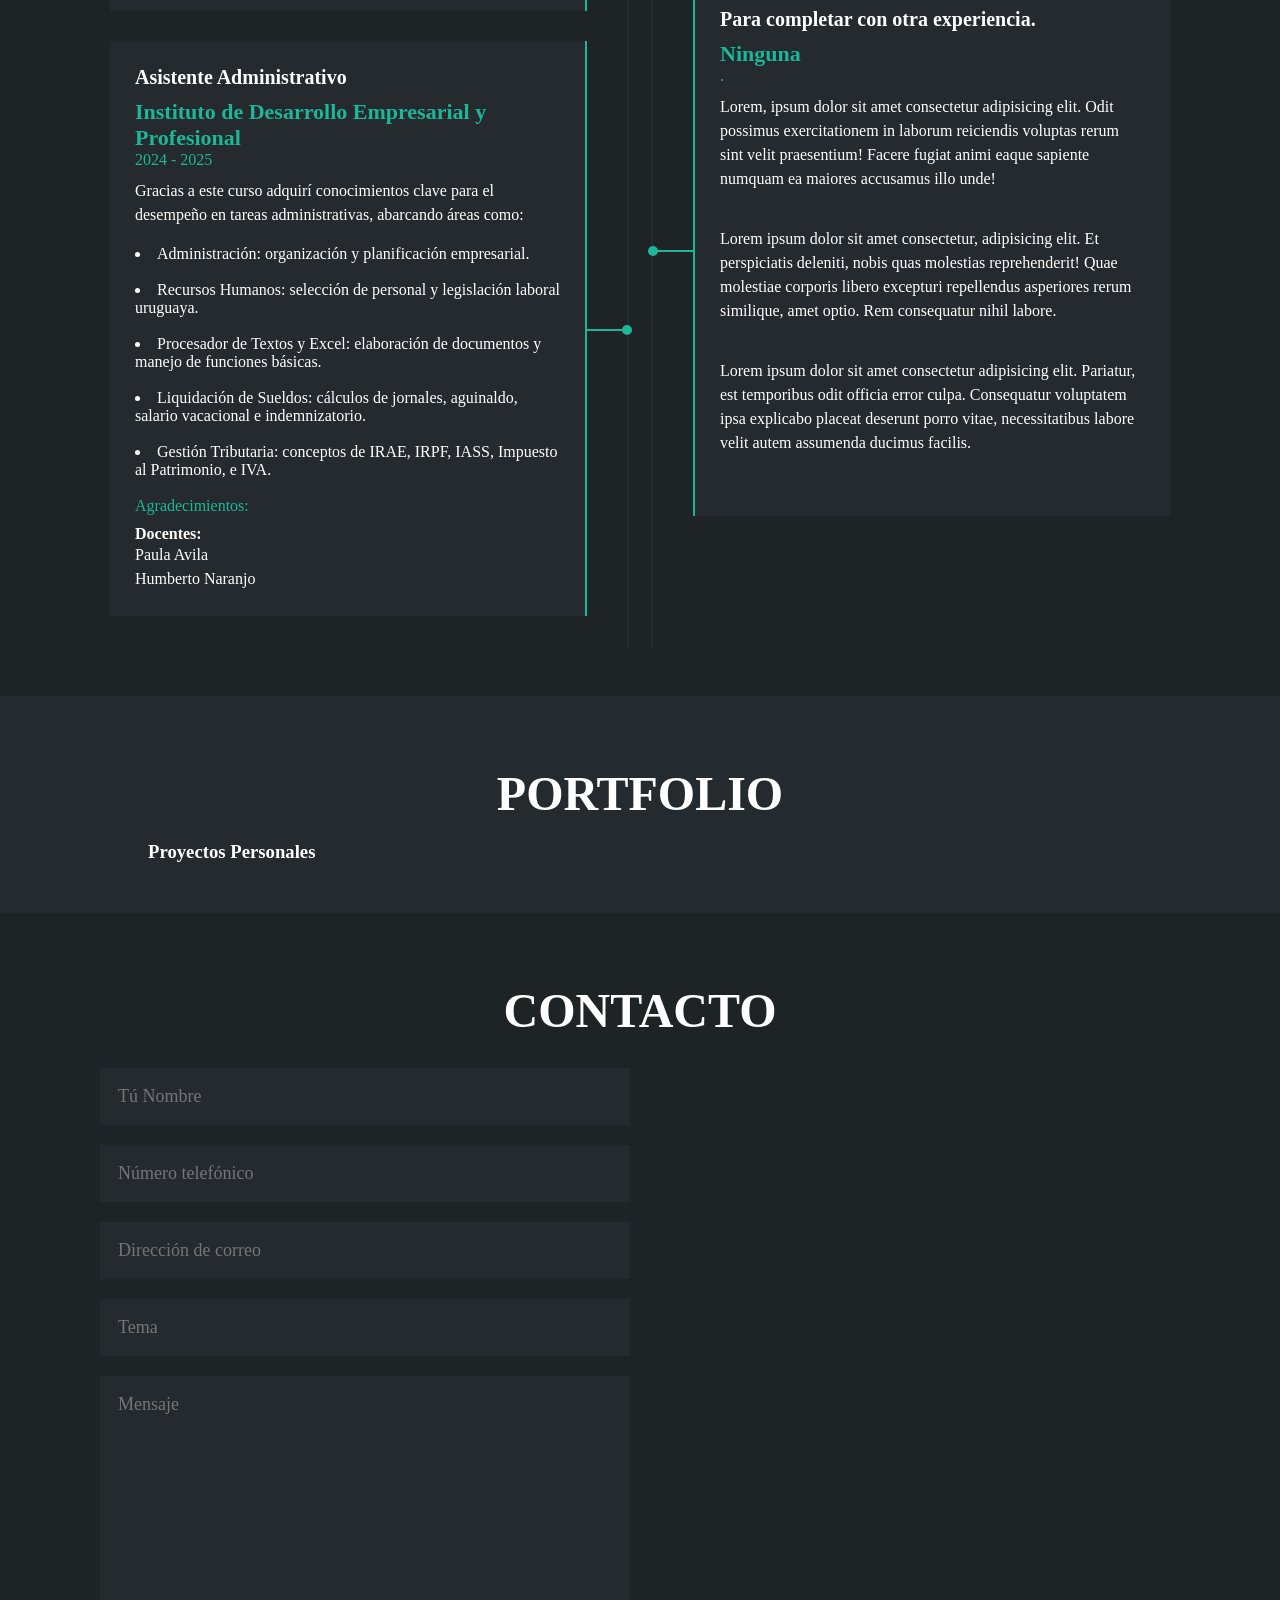
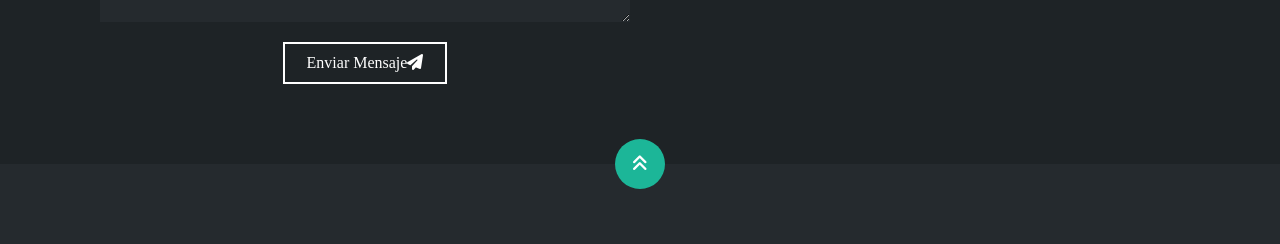
==== commit 3a86f037: "commit" ====
--- a/index.html
+++ b/index.html
@@ -58,12 +58,7 @@
      <section id="sobremi" class="sobremi">
         <div class="contenido-seccion">
             <h2>Sobre Mí</h2>
-<<<<<<< HEAD
-            <p><span>Hola, soy Alejandro Sosa.</span> Comencé mis estudios en la Facultad de Derecho, pero tras un año, decidí enfocarme en áreas más alineadas con mis intereses: la tecnología y la programación. A lo largo de este tiempo adquirí conocimientos en desarrollo web y soporte IT, y recientemente obtuve mi diploma de Asistente Administrativo.</p>
-            <p>Estoy motivado por continuar ampliando mis conocimientos en el área administrativa y crecer profesionalmente, aportando compromiso, organización y disposición para aprender de manera constante.</p>
-=======
             <p><span>Hola, soy Alejandro Sosa.</span> Comencé estudiando en la Facultad de Derecho, pero después de un año decidí cambiar de carrera y adentrarme en el mundo de la programación y la tecnología. Este cambio me ha permitido desarrollar habilidades en desarrollo web y gestión de soporte técnico en IT. Estoy motivado por las oportunidades de aprendizaje continuo y por la posibilidad de contribuir con soluciones innovadoras en el ámbito tecnológico. </p>
->>>>>>> 6801ee680936c363d58ded53b975ca8ce910673a
 
             <div class="fila">
                 <!-- Datos Personales-->
@@ -419,14 +414,14 @@
                         <input type="hidden" name="_captcha" value="false">
                         <input type="hidden" name="_next" value="http://127.0.0.1:5502/index.html">
                         
-
-                        <button type="submit" id="btnEnviar">
+                    
+                        <button type="submit" id="liveAlertPlaceholder" id="btnEnviar">
                             Enviar Mensaje<i class="fa-solid fa-paper-plane"></i>
                             <span class="overlay"></span>
                         </button>                 
-
+                    
                     </form>
-                    <div id="liveAlertPlaceholder"></div>
+                    
                    </div>
 
              </div>
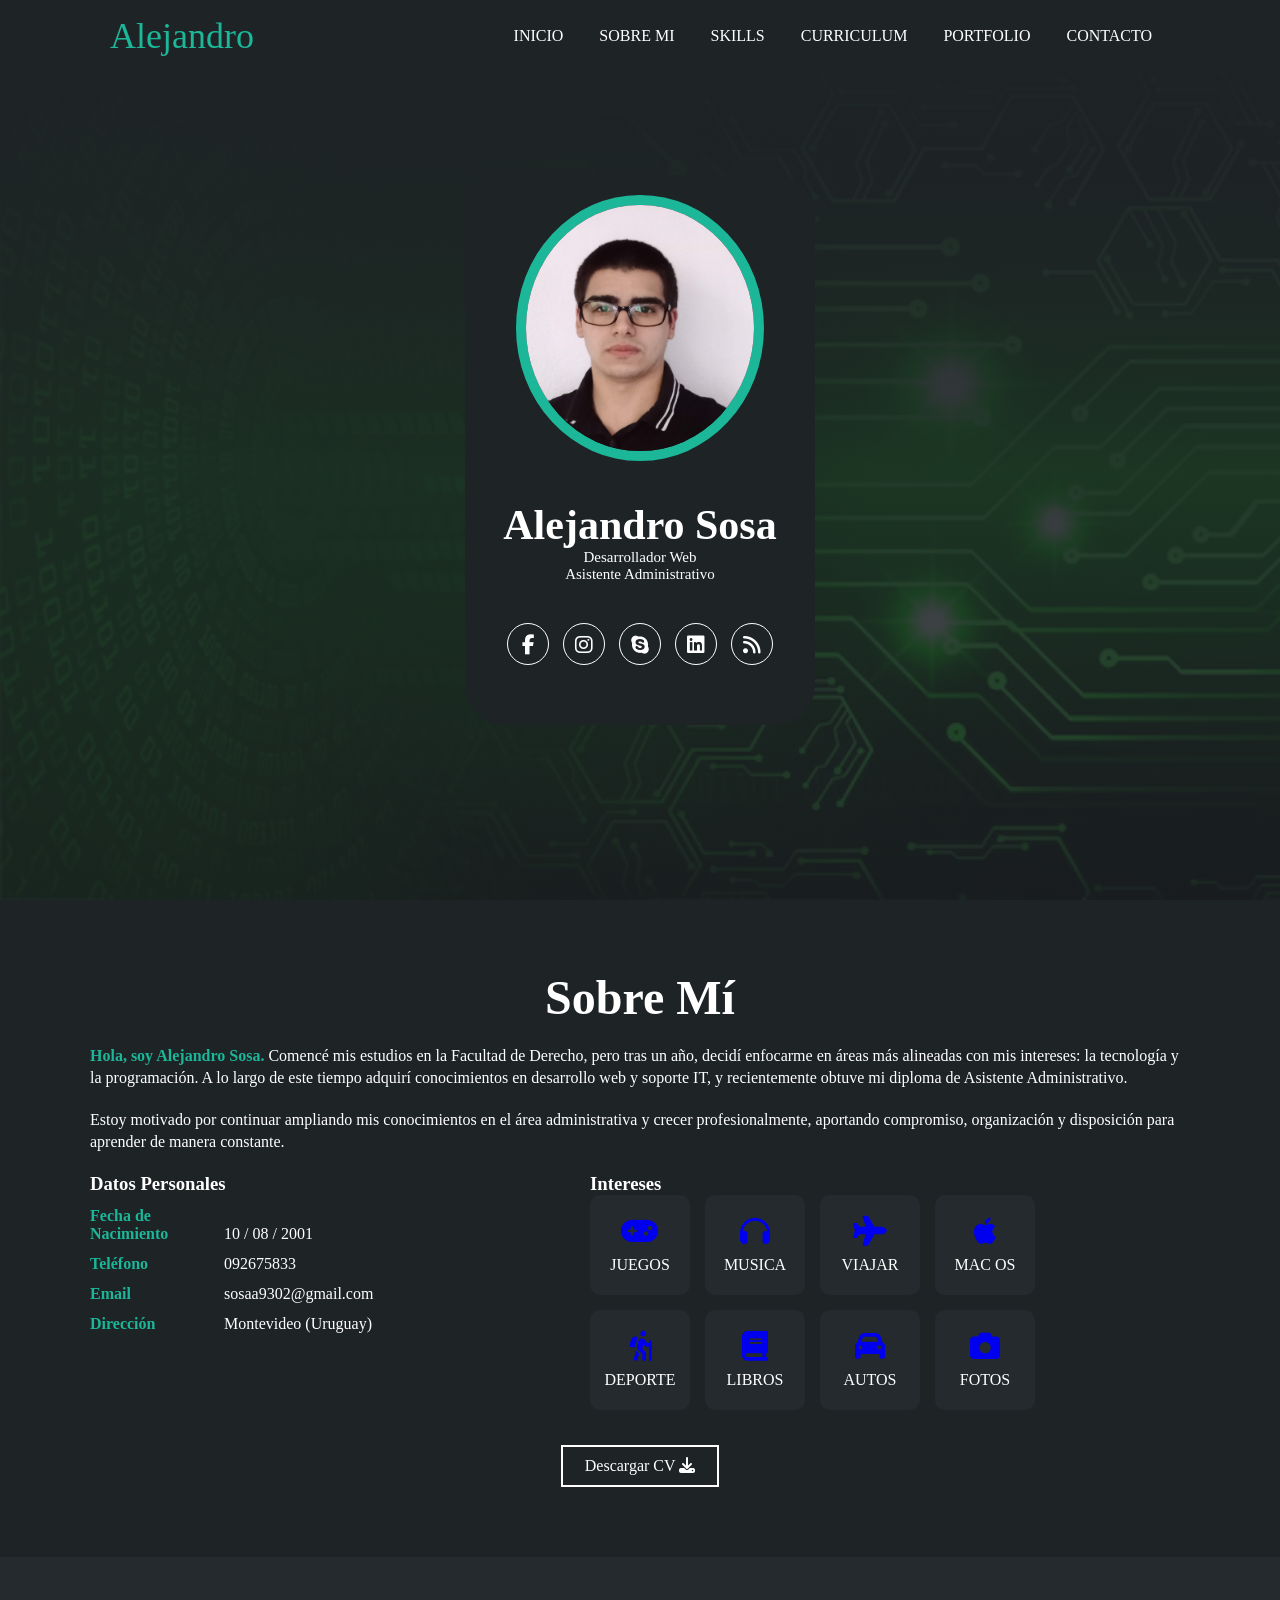
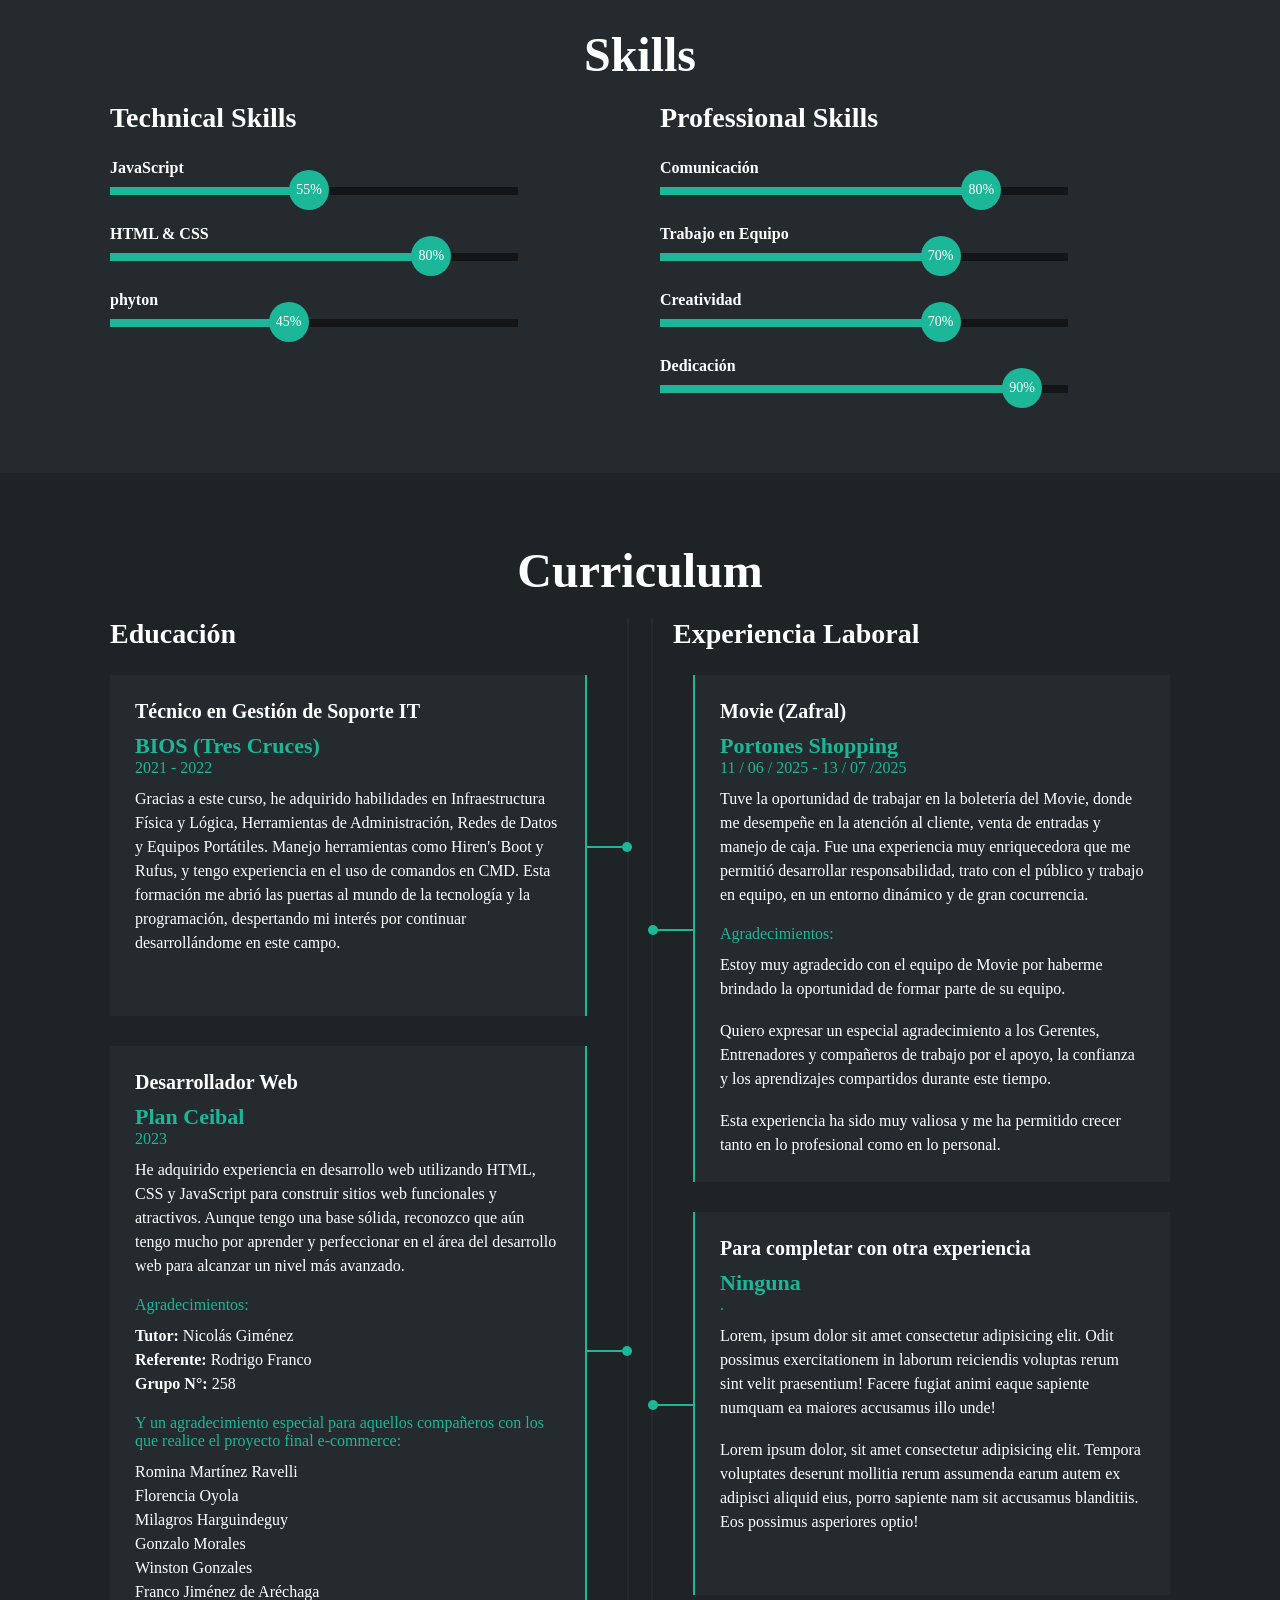
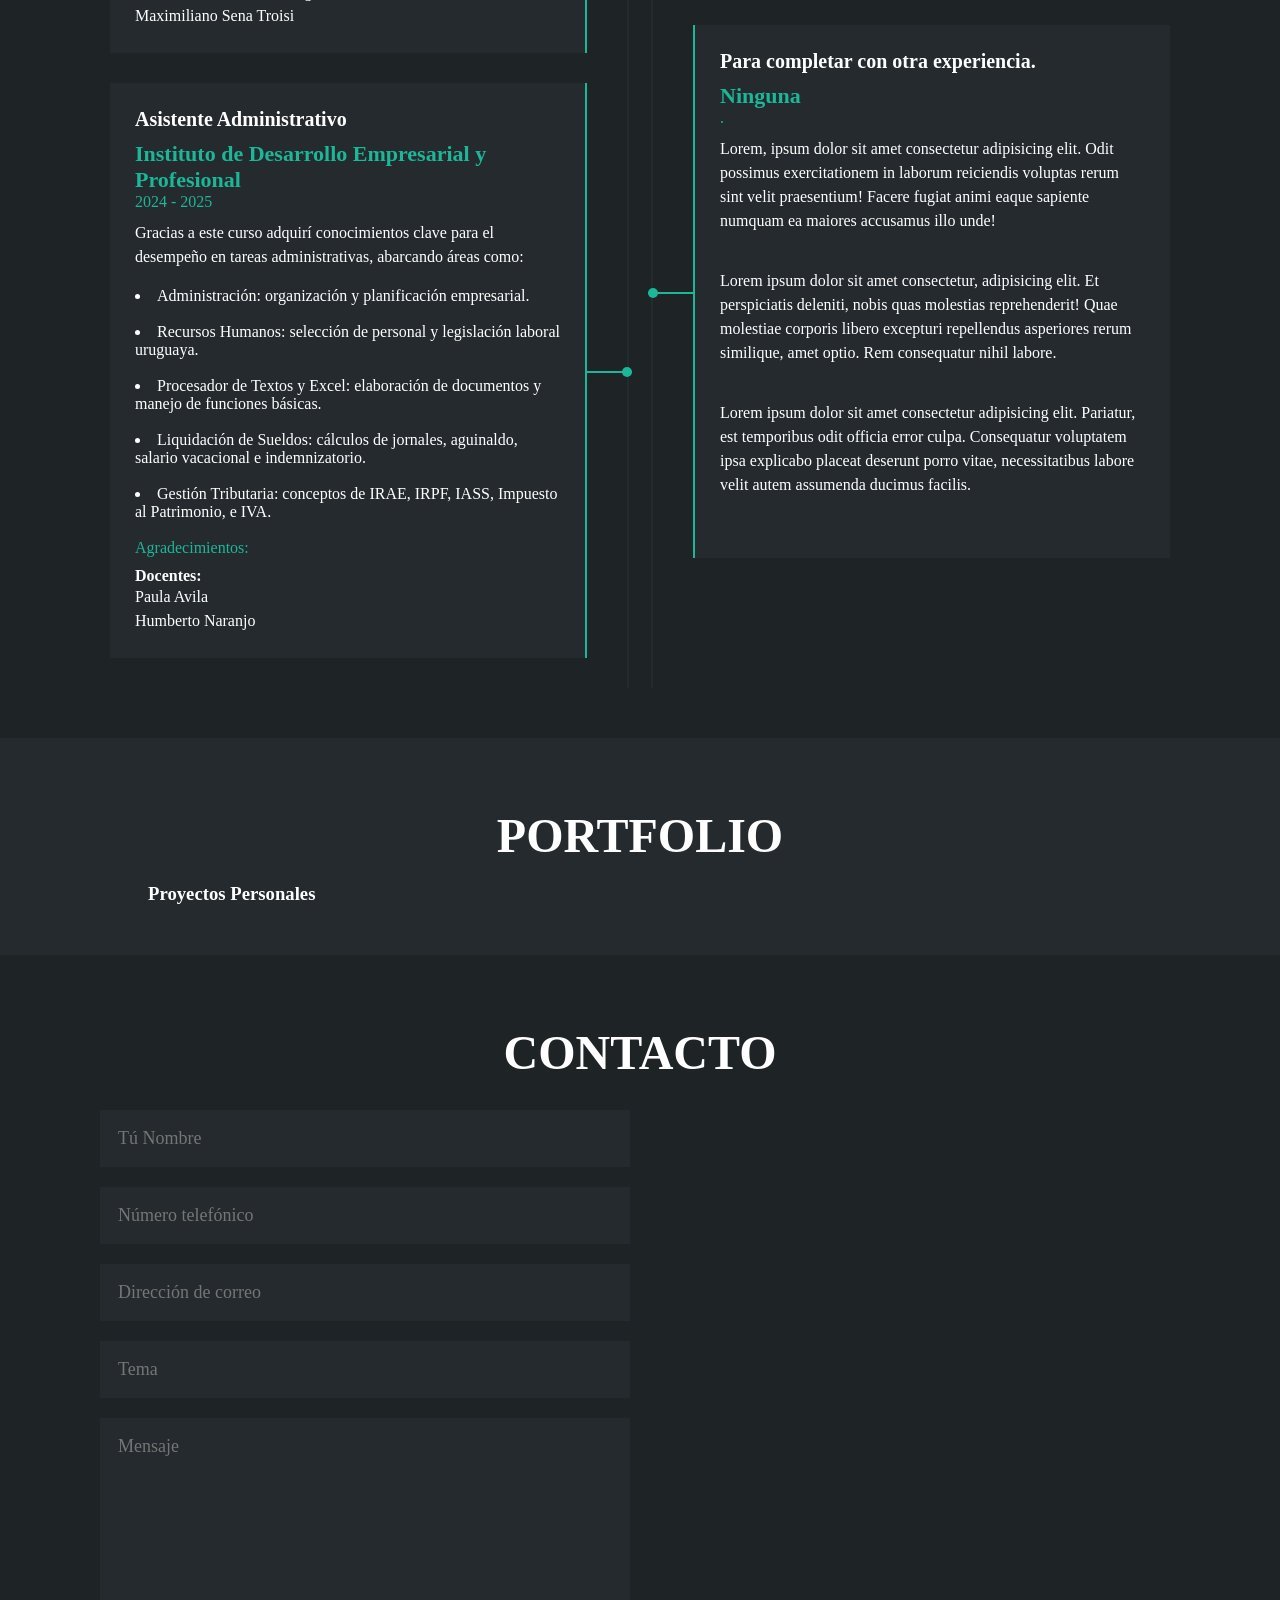
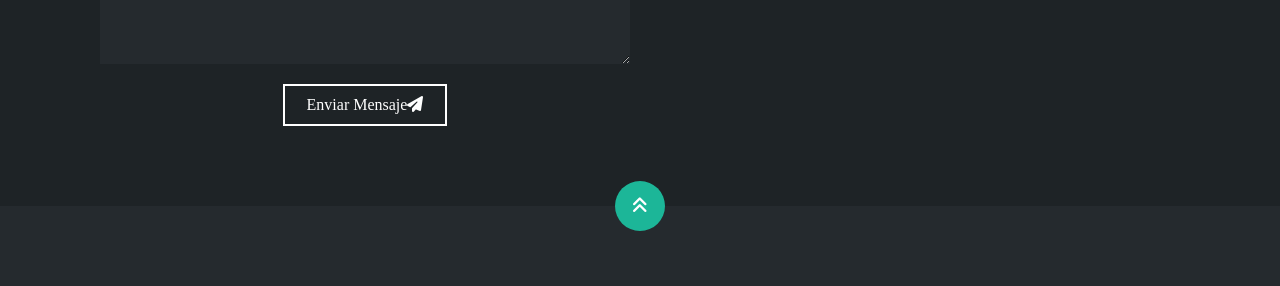
==== commit 094a904c: "commit" ====
--- a/index.html
+++ b/index.html
@@ -58,7 +58,8 @@
      <section id="sobremi" class="sobremi">
         <div class="contenido-seccion">
             <h2>Sobre Mí</h2>
-            <p><span>Hola, soy Alejandro Sosa.</span> Comencé estudiando en la Facultad de Derecho, pero después de un año decidí cambiar de carrera y adentrarme en el mundo de la programación y la tecnología. Este cambio me ha permitido desarrollar habilidades en desarrollo web y gestión de soporte técnico en IT. Estoy motivado por las oportunidades de aprendizaje continuo y por la posibilidad de contribuir con soluciones innovadoras en el ámbito tecnológico. </p>
+            <p><span>Hola, soy Alejandro Sosa.</span> Comencé mis estudios en la Facultad de Derecho, pero tras un año, decidí enfocarme en áreas más alineadas con mis intereses: la tecnología y la programación. A lo largo de este tiempo adquirí conocimientos en desarrollo web y soporte IT, y recientemente obtuve mi diploma de Asistente Administrativo.</p>
+            <p>Estoy motivado por continuar ampliando mis conocimientos en el área administrativa y crecer profesionalmente, aportando compromiso, organización y disposición para aprender de manera constante.</p>
 
             <div class="fila">
                 <!-- Datos Personales-->
@@ -414,14 +415,14 @@
                         <input type="hidden" name="_captcha" value="false">
                         <input type="hidden" name="_next" value="http://127.0.0.1:5502/index.html">
                         
-                    
-                        <button type="submit" id="liveAlertPlaceholder" id="btnEnviar">
+
+                        <button type="submit" id="btnEnviar">
                             Enviar Mensaje<i class="fa-solid fa-paper-plane"></i>
                             <span class="overlay"></span>
                         </button>                 
-                    
+
                     </form>
-                    
+                    <div id="liveAlertPlaceholder"></div>
                    </div>
 
              </div>
--- a/style.css
+++ b/style.css
@@ -1,4 +1,4 @@
-/*Aplique el tipo de letra*/
+/* Aplique el tipo de letra */
 @import url('https://fonts.googleapis.com/css2? family= Righteous & family= Work+Sans:ital,wght@0,100;0,300;0,400;0,600;0,800;1,200 & display=swap' );
 
 *{
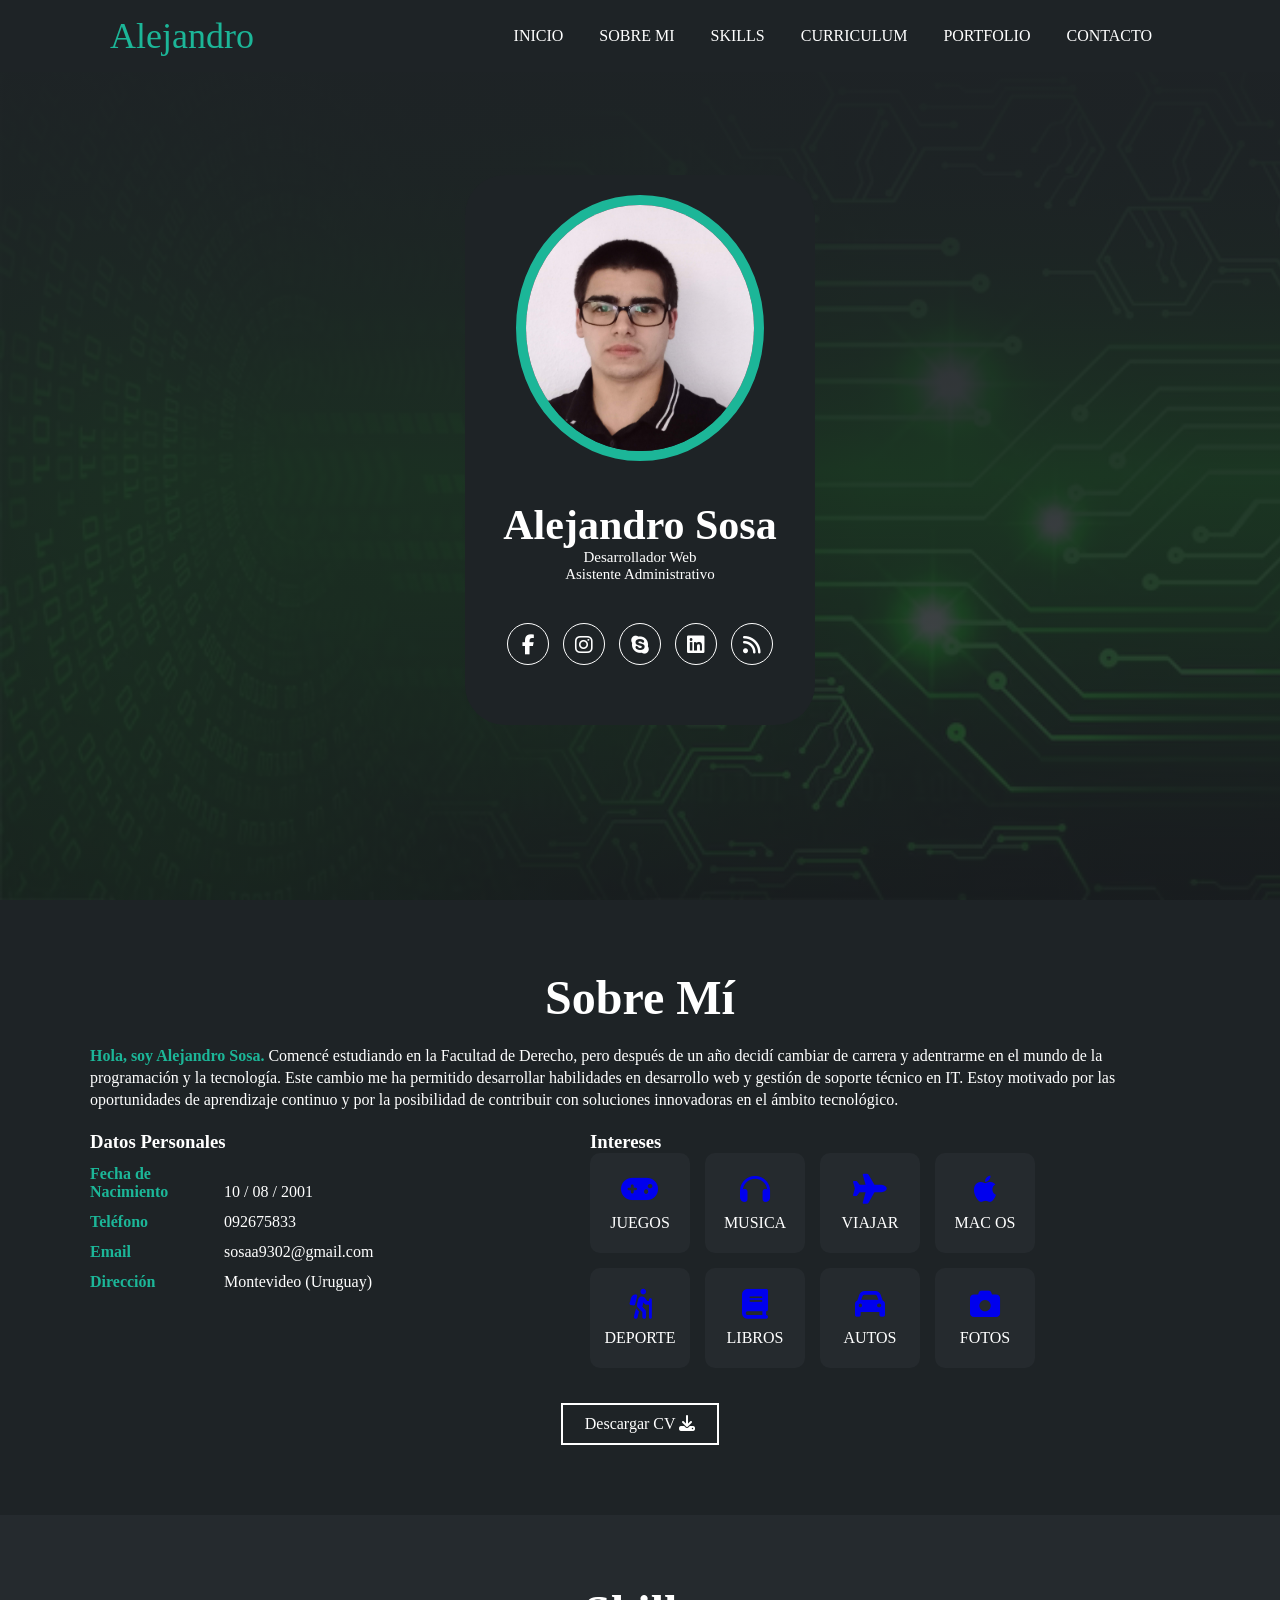
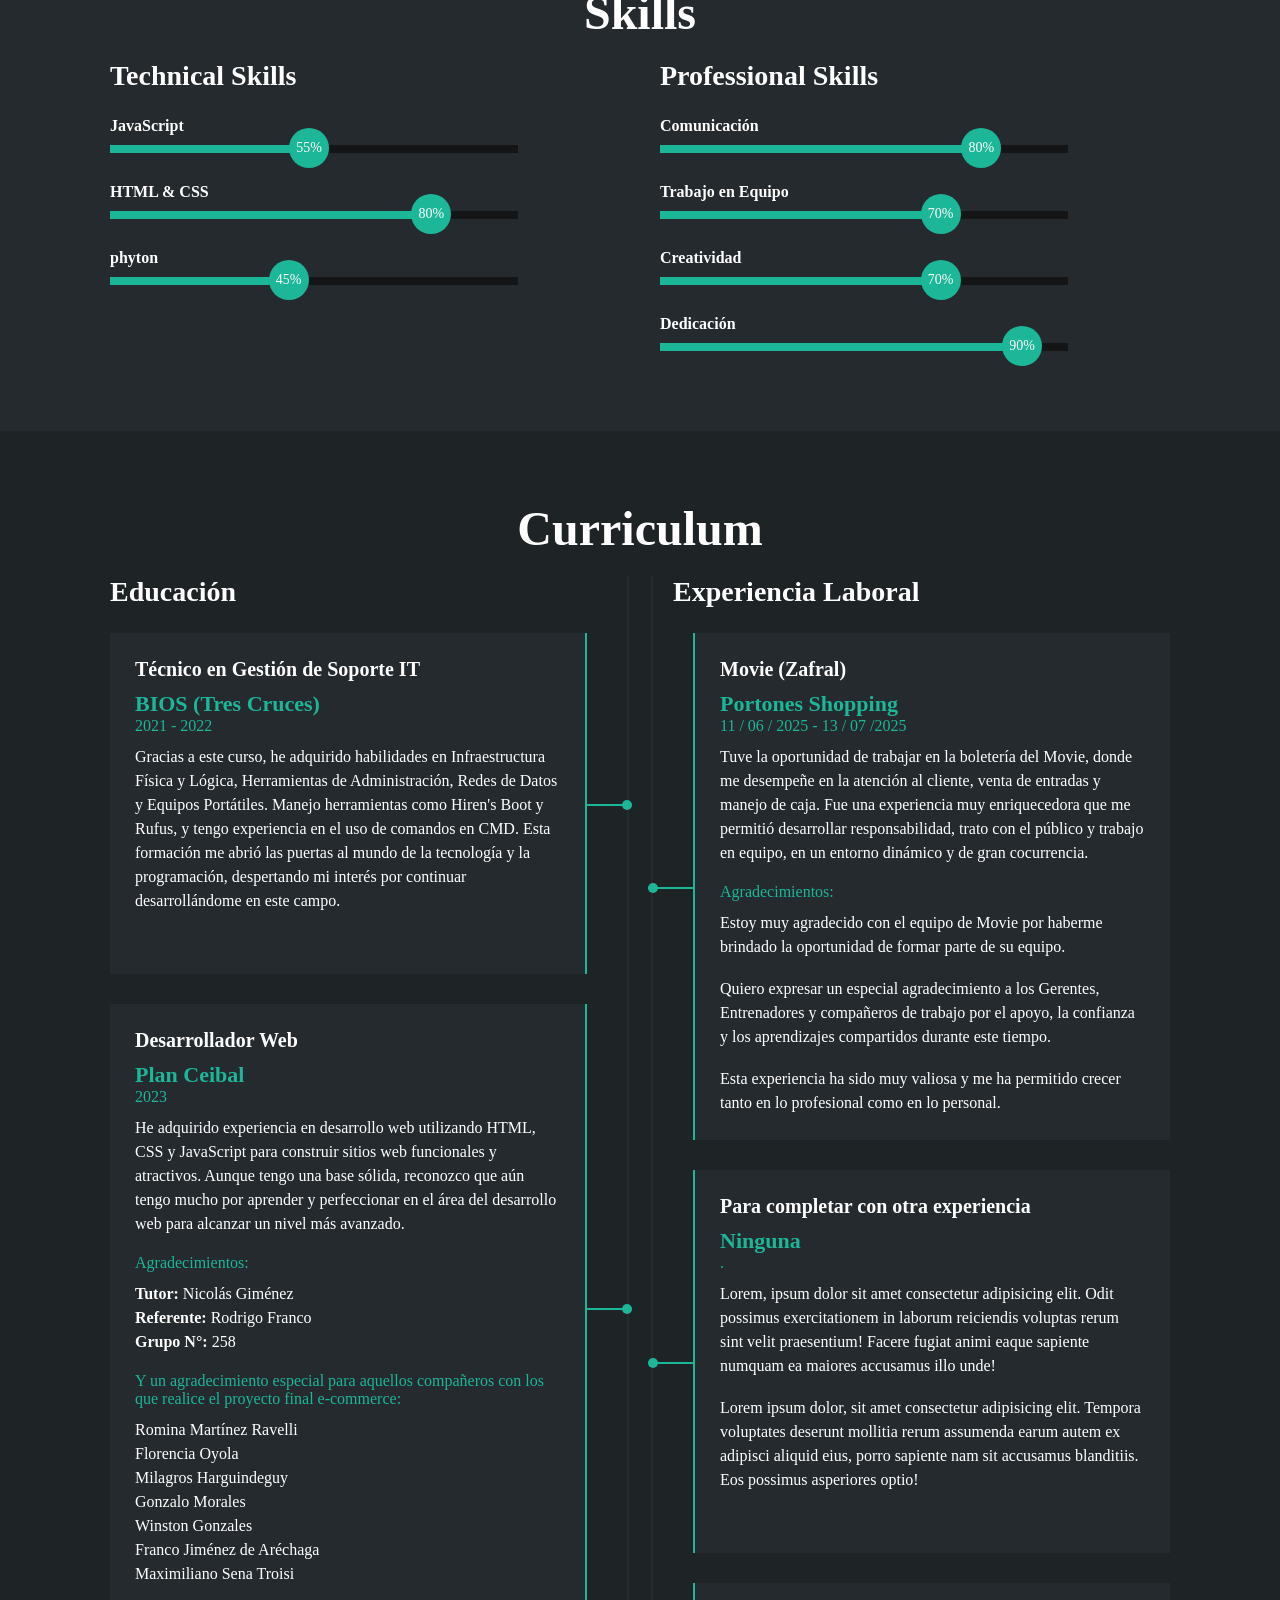
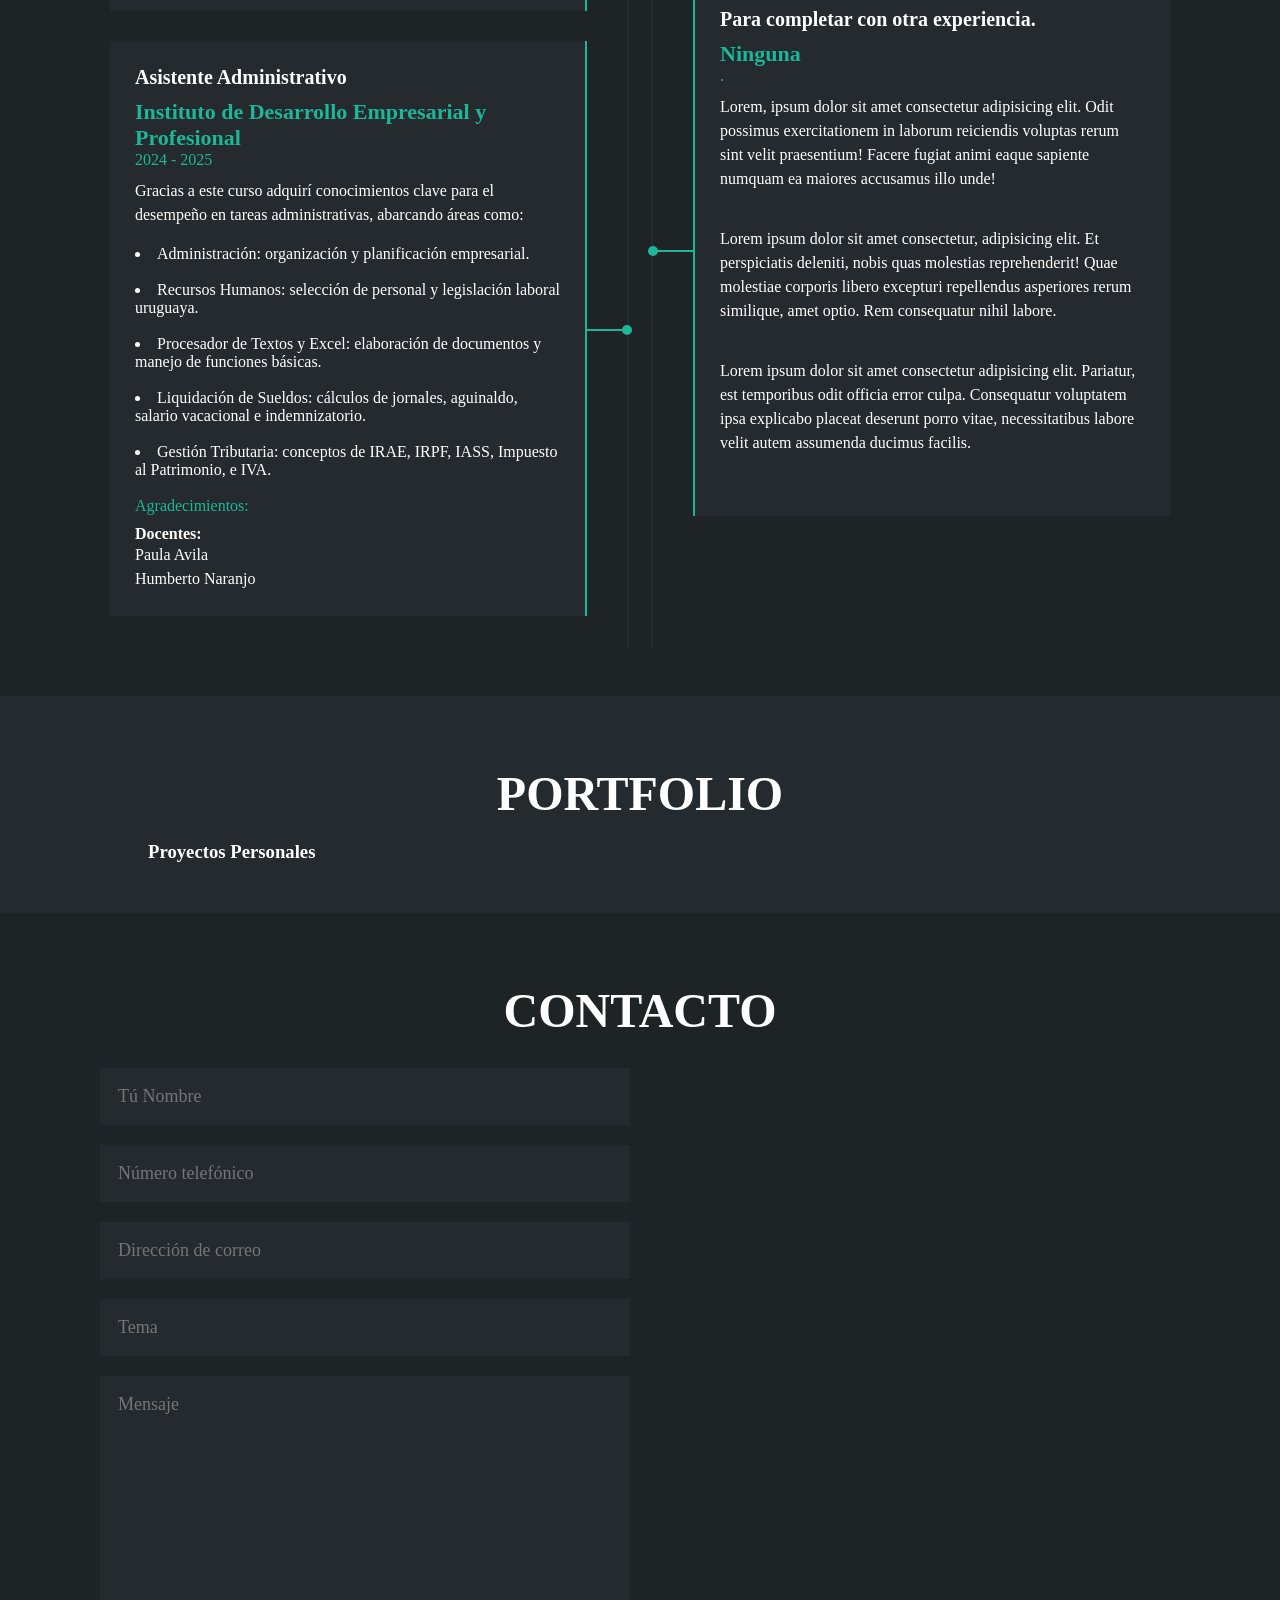
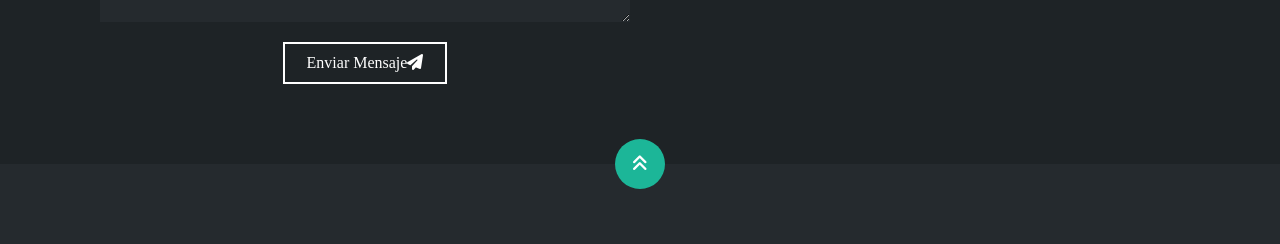
==== commit 9fa976ce: "commit" ====
--- a/index.html
+++ b/index.html
@@ -58,8 +58,7 @@
      <section id="sobremi" class="sobremi">
         <div class="contenido-seccion">
             <h2>Sobre Mí</h2>
-            <p><span>Hola, soy Alejandro Sosa.</span> Comencé mis estudios en la Facultad de Derecho, pero tras un año, decidí enfocarme en áreas más alineadas con mis intereses: la tecnología y la programación. A lo largo de este tiempo adquirí conocimientos en desarrollo web y soporte IT, y recientemente obtuve mi diploma de Asistente Administrativo.</p>
-            <p>Estoy motivado por continuar ampliando mis conocimientos en el área administrativa y crecer profesionalmente, aportando compromiso, organización y disposición para aprender de manera constante.</p>
+            <p><span>Hola, soy Alejandro Sosa.</span> Comencé estudiando en la Facultad de Derecho, pero después de un año decidí cambiar de carrera y adentrarme en el mundo de la programación y la tecnología. Este cambio me ha permitido desarrollar habilidades en desarrollo web y gestión de soporte técnico en IT. Estoy motivado por las oportunidades de aprendizaje continuo y por la posibilidad de contribuir con soluciones innovadoras en el ámbito tecnológico. </p>
 
             <div class="fila">
                 <!-- Datos Personales-->
@@ -232,6 +231,7 @@
                     </div>
                     
                     <div class="item izq">
+
                         <h4>Desarrollador Web</h4>
                         <span class="casa">Plan Ceibal</span>
                         <span class="fecha">2023</span>
@@ -415,14 +415,18 @@
                         <input type="hidden" name="_captcha" value="false">
                         <input type="hidden" name="_next" value="http://127.0.0.1:5502/index.html">
                         
-
-                        <button type="submit" id="btnEnviar">
+                        <div id="liveAlertPlaceholder"></div>
+
+                        <button onclick="mostrarMensaje()" type="submit"  id="btnEnviar">
                             Enviar Mensaje<i class="fa-solid fa-paper-plane"></i>
                             <span class="overlay"></span>
-                        </button>                 
-
+                        </button>    
+                                                    
+                    
+                               
+                    
                     </form>
-                    <div id="liveAlertPlaceholder"></div>
+                    
                    </div>
 
              </div>
@@ -430,12 +434,13 @@
 
     </section>
 
+    
     <!-- footer -->
     <footer>
         <a href="#inicio" class="arriba">
             <i class="fa-solid fa-angles-up"></i>
         </a>
-   </footer>  
+   </footer> 
 
     
 </body>
